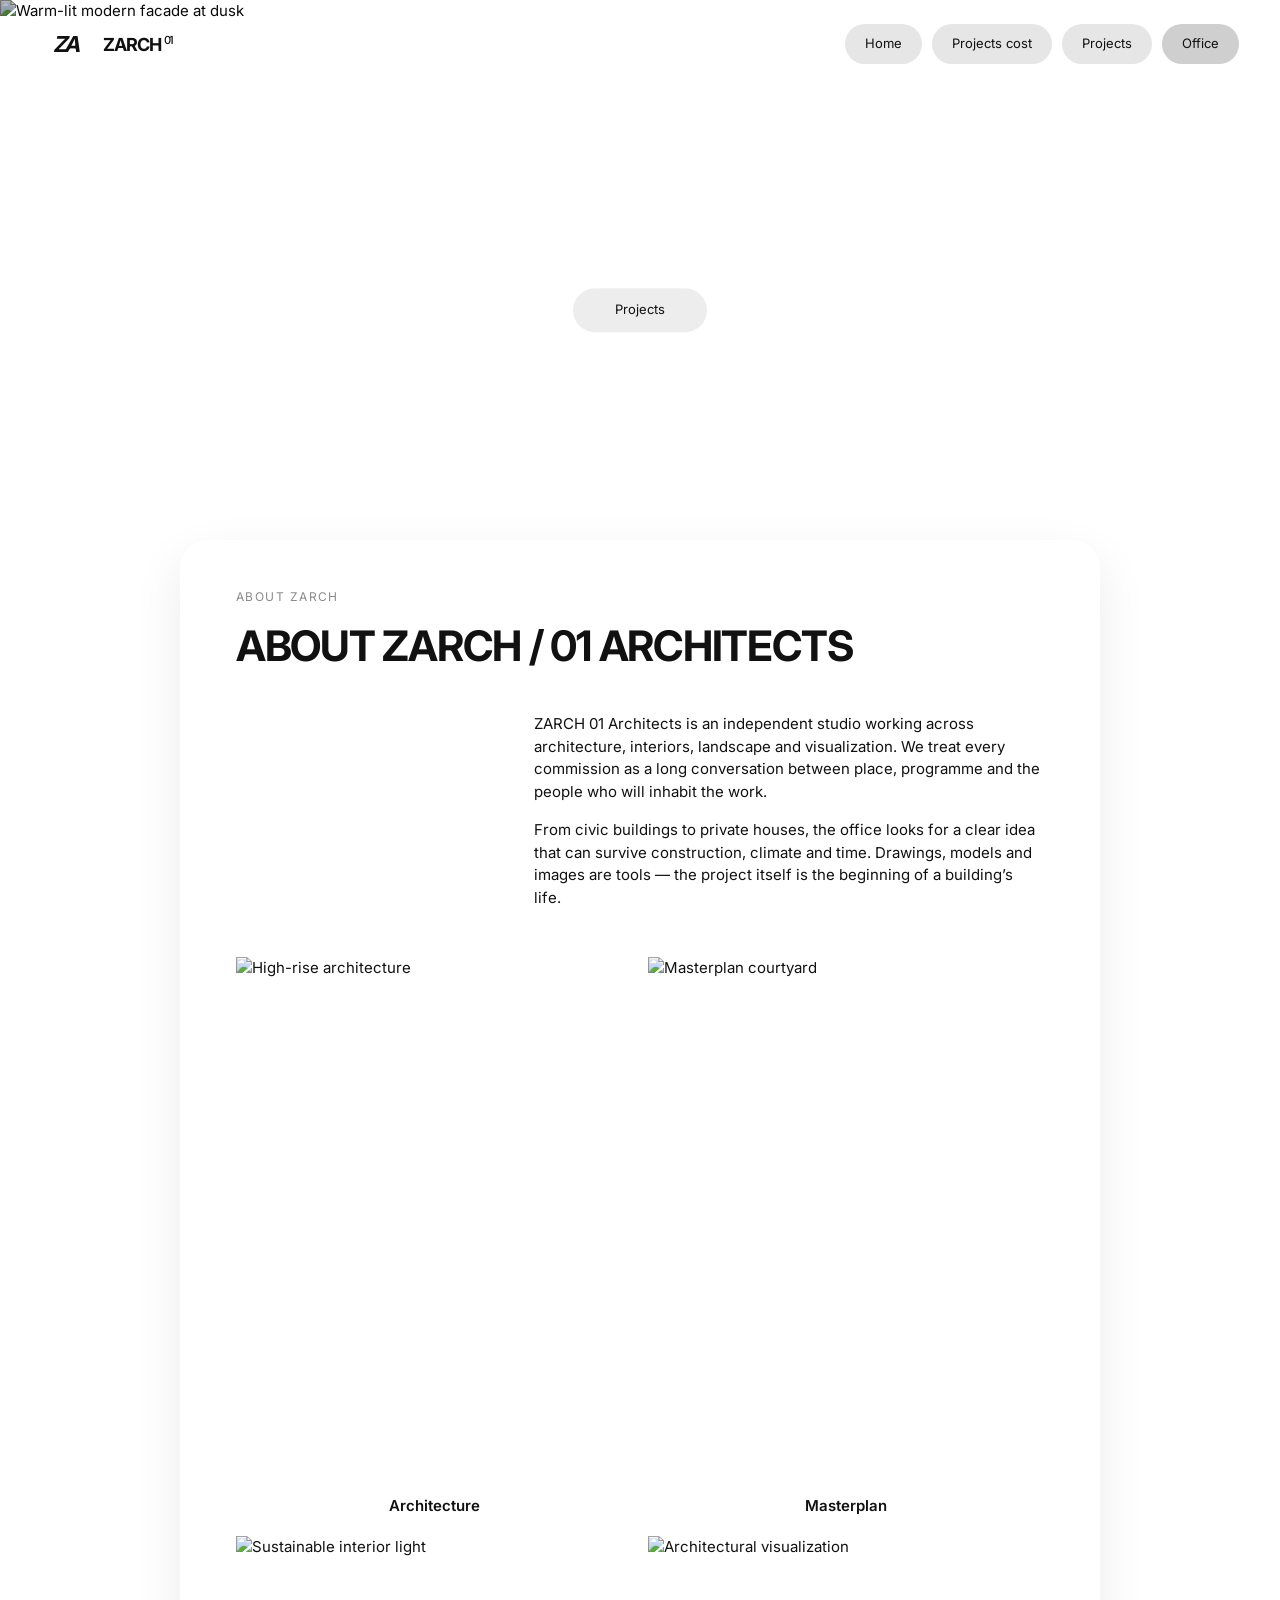
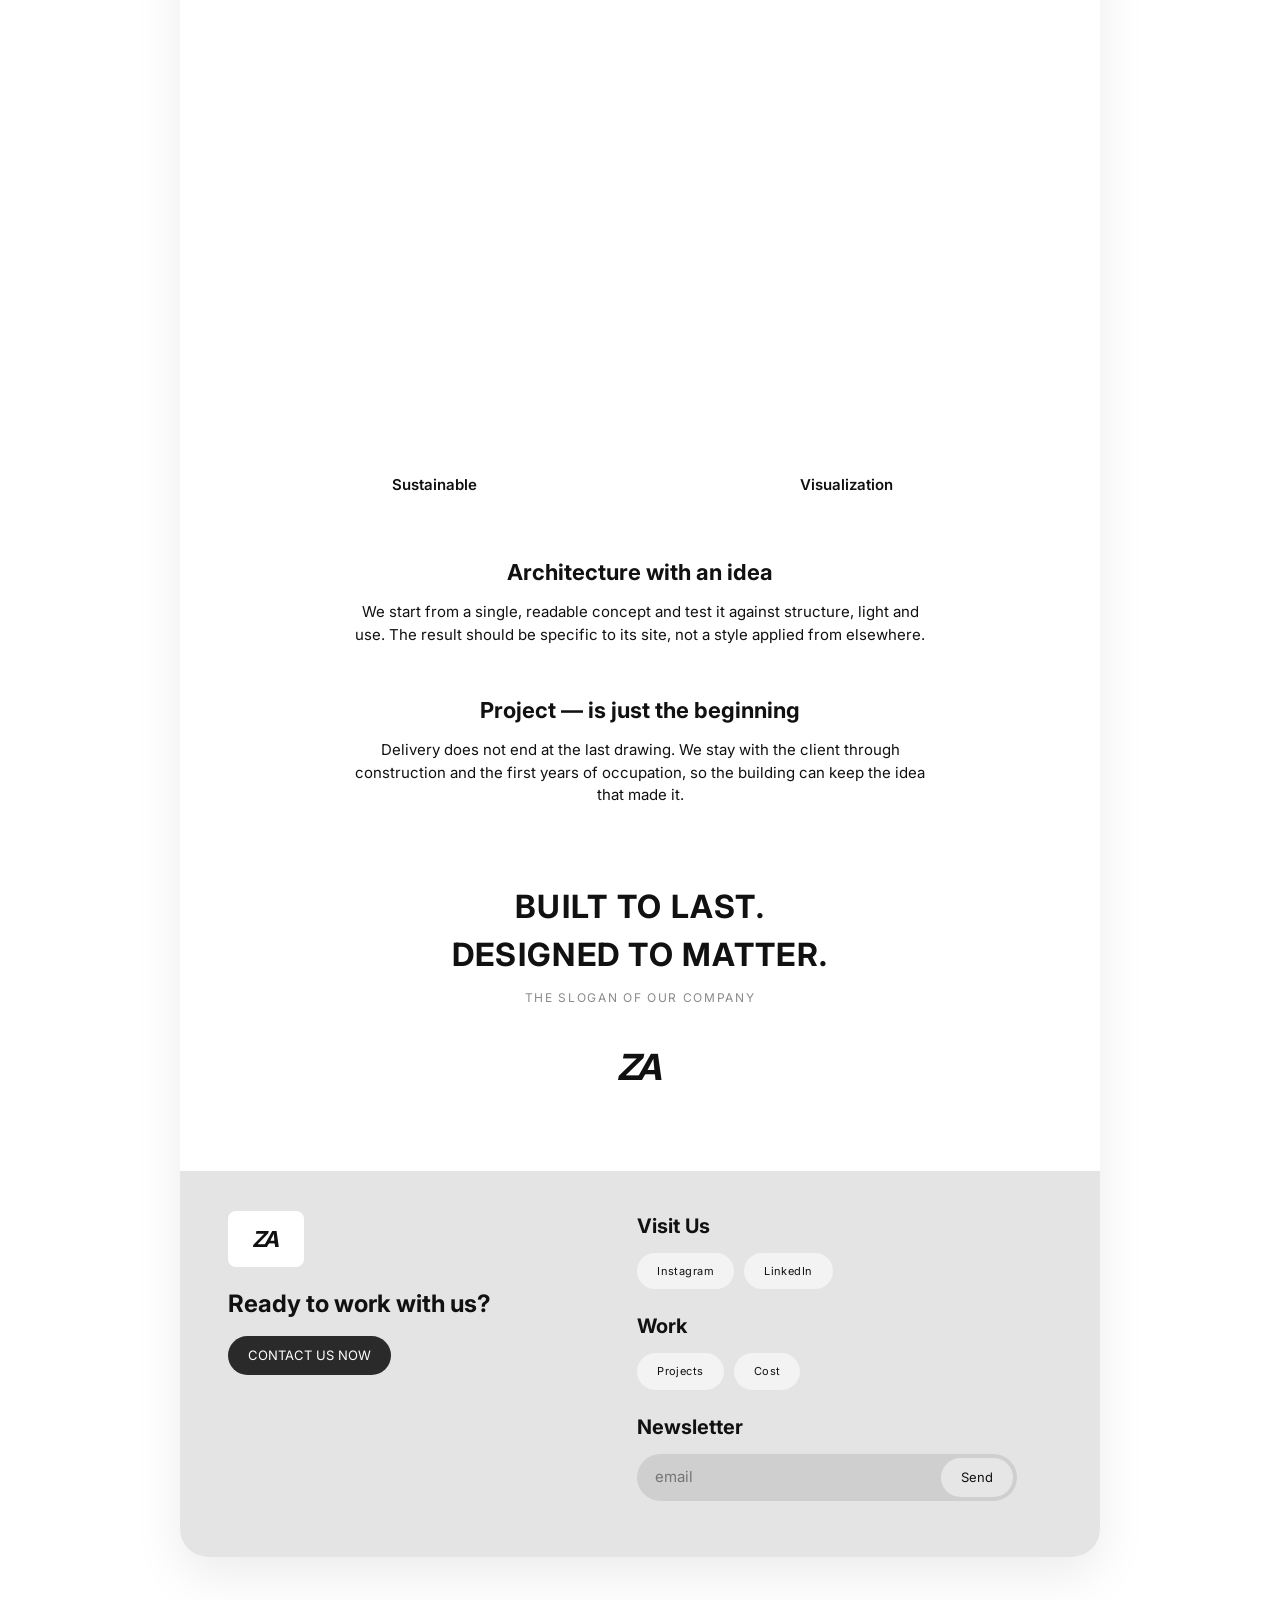
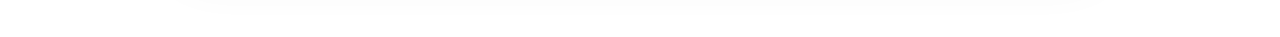
==== about.html @ 6bcfbd68 "Version 1 de zarch" ====
<!doctype html>
<html lang="en">
<head>
  <meta charset="UTF-8">
  <meta name="viewport" content="width=device-width, initial-scale=1.0">
  <title>ZARCH — Office</title>
  <link rel="preconnect" href="https://fonts.googleapis.com">
  <link rel="preconnect" href="https://fonts.gstatic.com" crossorigin>
  <link href="https://fonts.googleapis.com/css2?family=Inter:wght@400;500;600;700&display=swap" rel="stylesheet">
  <link rel="stylesheet" href="styles.css">
  <script src="script.js" defer></script>
</head>
<body class="page-about">
  <header class="site-header overlay-header">
    <a class="brand" href="index.html" aria-label="ZARCH home">
      <span class="brand-mark" aria-hidden="true">ZA</span>
      <span class="brand-text">ZARCH<span>01</span></span>
    </a>
    <button class="nav-toggle" type="button" aria-expanded="false" aria-controls="primary-nav">
      <span class="sr-only">Menu</span>
      <span></span><span></span>
    </button>
    <nav class="main-nav" id="primary-nav" aria-label="Primary">
      <a href="index.html">Home</a>
      <a href="cost.html">Projects cost</a>
      <a href="projects.html">Projects</a>
      <a class="is-active" href="about.html">Office</a>
    </nav>
  </header>

  <main>
    <section class="about-hero">
      <img src="https://images.unsplash.com/photo-1486406146926-c627a92ad1ab?auto=format&fit=crop&w=2400&q=80" alt="Warm-lit modern facade at dusk">
      <a class="hero-cta" href="projects.html">Projects</a>
    </section>

    <div class="about-scene">
      <article class="about-sheet">
        <p class="sheet-label">ABOUT ZARCH</p>
        <h1>ABOUT ZARCH / 01 ARCHITECTS</h1>

        <div class="about-intro">
          <div></div>
          <div>
            <p>ZARCH 01 Architects is an independent studio working across architecture, interiors, landscape and visualization. We treat every commission as a long conversation between place, programme and the people who will inhabit the work.</p>
            <p>From civic buildings to private houses, the office looks for a clear idea that can survive construction, climate and time. Drawings, models and images are tools — the project itself is the beginning of a building’s life.</p>
          </div>
        </div>

        <div class="about-fields">
          <figure>
            <img src="https://images.unsplash.com/photo-1545324418-cc1a3fa10c00?auto=format&fit=crop&w=800&q=80" alt="High-rise architecture">
            <figcaption>Architecture</figcaption>
          </figure>
          <figure>
            <img src="https://images.unsplash.com/photo-1497366811353-6870744d04b2?auto=format&fit=crop&w=800&q=80" alt="Masterplan courtyard">
            <figcaption>Masterplan</figcaption>
          </figure>
          <figure>
            <img src="https://images.unsplash.com/photo-1497366754035-f200968a6e72?auto=format&fit=crop&w=800&q=80" alt="Sustainable interior light">
            <figcaption>Sustainable</figcaption>
          </figure>
          <figure>
            <img src="https://images.unsplash.com/photo-1486325212027-8081e485255e?auto=format&fit=crop&w=800&q=80" alt="Architectural visualization">
            <figcaption>Visualization</figcaption>
          </figure>
        </div>

        <section class="about-block">
          <h2>Architecture with an idea</h2>
          <p>We start from a single, readable concept and test it against structure, light and use. The result should be specific to its site, not a style applied from elsewhere.</p>
        </section>

        <section class="about-block" id="team">
          <h2>Project — is just the beginning</h2>
          <p>Delivery does not end at the last drawing. We stay with the client through construction and the first years of occupation, so the building can keep the idea that made it.</p>
        </section>

        <section class="slogan">
          <p class="slogan-line">BUILT TO LAST.<br>DESIGNED TO MATTER.</p>
          <p class="slogan-sub">THE SLOGAN OF OUR COMPANY</p>
          <span class="brand-mark large">ZA</span>
        </section>

        <footer class="sheet-footer" id="contact">
          <div class="footer-cta">
            <a class="brand footer-brand" href="index.html" aria-label="ZARCH">
              <span class="brand-mark" aria-hidden="true">ZA</span>
            </a>
            <h2>Ready to work with us?</h2>
            <button class="btn dark" type="button" data-open-start>CONTACT US NOW</button>
          </div>
          <div class="footer-links compact">
            <div>
              <h3>Visit Us</h3>
              <div class="pills">
                <a href="#">Instagram</a>
                <a href="#">LinkedIn</a>
              </div>
            </div>
            <div>
              <h3>Work</h3>
              <div class="pills">
                <a href="projects.html">Projects</a>
                <a href="cost.html">Cost</a>
              </div>
            </div>
            <div>
              <h3>Newsletter</h3>
              <form class="newsletter">
                <label class="sr-only" for="news-email">Email</label>
                <input id="news-email" type="email" placeholder="email" required>
                <button type="submit">Send</button>
              </form>
            </div>
          </div>
        </footer>
      </article>
    </div>
  </main>

  <div class="modal" id="start-modal" hidden>
    <div class="modal-backdrop" data-close-modal></div>
    <article class="start-card" role="dialog" aria-modal="true" aria-labelledby="start-title">
      <header class="card-top">
        <p><span class="brand-mark tiny">ZA</span> Your dream project start here</p>
        <button class="text-link" type="button" data-close-modal>Close project</button>
      </header>
      <div class="start-grid">
        <div>
          <h2 id="start-title">Answer the questions to have a free architect consultation</h2>
          <p class="offer">Special offer from ZARCH</p>
          <a class="btn" href="cost.html">Let's start the project !</a>
        </div>
        <img src="https://images.unsplash.com/photo-1545324418-cc1a3fa10c00?auto=format&fit=crop&w=1200&q=80" alt="Geometric concrete facade">
      </div>
    </article>
  </div>
</body>
</html>
---- styles.css ----
:root {
  --ink: #111;
  --ink-soft: #444;
  --muted: #8a8a8a;
  --paper: #fff;
  --soft: #f5f5f5;
  --pill: #e6e6e6;
  --pill-hover: #cfcfcf;
  --card: #ececec;
  --footer: #e4e4e4;
  --map: #141618;
  --glow: #7fd4ff;
  --line: #1c1c1c;
  --gutter: clamp(16px, 3.2vw, 48px);
  --max: 1440px;
  --radius: 18px;
  --shadow: 0 18px 50px rgba(0, 0, 0, 0.08);
  --font: "Inter", Helvetica, Arial, sans-serif;
}

*, *::before, *::after { box-sizing: border-box; }
html { scroll-behavior: smooth; }
body {
  margin: 0;
  color: var(--ink);
  background: var(--paper);
  font-family: var(--font);
  font-size: 15px;
  line-height: 1.5;
}
img { max-width: 100%; display: block; }
button, input { font: inherit; color: inherit; }
a { color: inherit; text-decoration: none; }
h1, h2, h3, p, ul, ol, figure { margin: 0; }

.sr-only {
  position: absolute;
  width: 1px;
  height: 1px;
  overflow: hidden;
  clip: rect(0, 0, 0, 0);
}

.wrap {
  width: min(100% - var(--gutter) * 2, var(--max));
  margin-inline: auto;
}

.brand { display: inline-flex; align-items: center; gap: 10px; }
.brand-mark {
  display: inline-grid;
  place-items: center;
  min-width: 52px;
  height: 40px;
  padding: 0 8px;
  background: var(--paper);
  font-weight: 700;
  letter-spacing: -0.12em;
  font-size: 22px;
  transform: skewX(-12deg);
}
.brand-text { font-weight: 700; letter-spacing: -0.06em; font-size: 18px; }
.brand-text span { font-size: 0.62em; margin-left: 3px; font-weight: 500; vertical-align: super; }
.brand-mark.tiny { min-width: 34px; height: 26px; font-size: 13px; }
.brand-mark.large { min-width: 88px; height: 64px; font-size: 36px; margin: 28px auto 0; }

.site-header {
  display: flex;
  align-items: center;
  justify-content: space-between;
  gap: 16px;
  min-height: 88px;
  padding: 16px var(--gutter);
  position: relative;
  z-index: 30;
  background: var(--paper);
}
.page-about { position: relative; }
.overlay-header {
  position: absolute;
  inset: 0 0 auto;
  background: transparent;
}

.main-nav {
  display: flex;
  flex-wrap: wrap;
  justify-content: flex-end;
  gap: 10px;
}
.main-nav a,
.btn,
.pills a,
.newsletter button,
.wide-btn,
.hero-cta {
  display: inline-flex;
  align-items: center;
  justify-content: center;
  background: var(--pill);
  border: 0;
  border-radius: 999px;
  padding: 10px 20px;
  font-size: 13px;
  cursor: pointer;
  transition: background 0.2s ease;
}
.main-nav a:hover,
.btn:hover,
.pills a:hover,
.newsletter button:hover,
.wide-btn:hover,
.hero-cta:hover { background: var(--pill-hover); }
.main-nav .is-active { background: var(--pill-hover); }
.btn.dark { background: #2a2a2a; color: #fff; }
.btn.dark:hover { background: #111; }

.nav-toggle {
  display: none;
  width: 44px;
  height: 44px;
  border: 0;
  background: var(--pill);
  border-radius: 12px;
  position: relative;
}
.nav-toggle span {
  position: absolute;
  left: 12px;
  right: 12px;
  height: 2px;
  background: var(--ink);
}
.nav-toggle span:first-of-type { top: 16px; }
.nav-toggle span:last-of-type { bottom: 16px; }

.hero {
  margin: 0 var(--gutter);
  height: min(58vw, 680px);
  overflow: hidden;
}
.hero img {
  width: 100%;
  height: 100%;
  object-fit: cover;
  filter: saturate(0.78) contrast(1.08) brightness(0.82);
}

.featured { padding: 72px 0 48px; }
.section-heading {
  display: flex;
  justify-content: space-between;
  align-items: flex-end;
  margin-bottom: 22px;
}
.section-heading h1,
.fields h2 { font-size: 28px; font-weight: 700; }
.section-heading a,
.center-link { font-size: 14px; }
.center-link { display: block; width: max-content; margin: 28px auto 0; }

.mosaic-7 {
  display: grid;
  grid-template-columns: 1fr 1.55fr 1.15fr;
  grid-template-rows: 210px 250px 210px;
  gap: 14px;
}
.mosaic-7 .tile:nth-child(1) { grid-column: 1; grid-row: 1 / 3; }
.mosaic-7 .tile:nth-child(2) { grid-column: 2; grid-row: 1; }
.mosaic-7 .tile:nth-child(3) { grid-column: 3; grid-row: 1 / 3; }
.mosaic-7 .tile:nth-child(4) { grid-column: 1; grid-row: 3; }
.mosaic-7 .tile:nth-child(5) { grid-column: 2; grid-row: 2; }
.mosaic-7 .tile:nth-child(6) { grid-column: 2; grid-row: 3; }
.mosaic-7 .tile:nth-child(7) { grid-column: 3; grid-row: 3; }

.tile {
  position: relative;
  display: block;
  width: 100%;
  height: 100%;
  overflow: hidden;
  border: 0;
  padding: 0;
  border-radius: var(--radius);
  background: #ddd;
  cursor: pointer;
  min-height: 0;
  color: inherit;
  text-align: left;
}
.tile img {
  width: 100%;
  height: 100%;
  object-fit: cover;
  transition: transform 0.55s ease;
}
.tile:hover img { transform: scale(1.05); }
.tile span {
  position: absolute;
  left: 14px;
  bottom: 14px;
  color: #fff;
  background: rgba(40, 40, 40, 0.55);
  border-radius: 999px;
  padding: 10px 18px;
  font-size: 12px;
}
.tile.is-hidden { display: none; }

.statement {
  display: grid;
  grid-template-columns: 1fr 1fr;
  gap: min(12vw, 180px);
  padding: 56px 0;
  border-top: 1px solid var(--line);
  border-bottom: 1px solid var(--line);
  margin-top: 20px;
}
.statement h2 { font-size: 28px; line-height: 1.05; font-weight: 700; }
.statement h2 span { font-weight: 500; }
.statement p { max-width: 420px; font-size: 18px; line-height: 1.35; justify-self: end; }

.fields { padding: 64px 0 80px; }
.fields h2 { font-weight: 600; margin-bottom: 28px; }
.field-grid { display: grid; grid-template-columns: repeat(4, 1fr); gap: 14px; }
.field-grid img {
  width: 100%;
  aspect-ratio: 3 / 4;
  object-fit: cover;
  border-radius: 8px;
  margin-bottom: 10px;
}
.field-grid span { font-size: 14px; }

.world-map {
  position: relative;
  min-height: 520px;
  background: var(--map);
  overflow: hidden;
}
.map-canvas {
  position: absolute;
  inset: 0;
  background:
    radial-gradient(circle at 20% 40%, rgba(127, 212, 255, 0.08), transparent 18%),
    url("https://upload.wikimedia.org/wikipedia/commons/8/80/World_map_-_low_resolution.svg") center / 115% no-repeat;
  filter: invert(1) brightness(0.55) contrast(1.2);
  opacity: 0.55;
}
.map-label {
  position: relative;
  z-index: 1;
  padding: 32px var(--gutter);
  color: #0b0c0c;
  font-size: 22px;
  font-weight: 700;
  line-height: 1.05;
}
.cities { list-style: none; padding: 0; margin: 0; }
.city {
  position: absolute;
  z-index: 1;
  color: var(--glow);
  font-size: 13px;
  font-weight: 600;
  letter-spacing: 0.04em;
  display: flex;
  align-items: center;
  gap: 8px;
  text-shadow: 0 0 12px rgba(127, 212, 255, 0.8);
}
.city::before {
  content: "";
  width: 9px;
  height: 9px;
  border-radius: 50%;
  background: var(--glow);
  box-shadow: 0 0 0 0 rgba(127, 212, 255, 0.7);
  animation: pulse 2.2s ease-out infinite;
}
@keyframes pulse {
  70% { box-shadow: 0 0 0 12px rgba(127, 212, 255, 0); }
  100% { box-shadow: 0 0 0 0 rgba(127, 212, 255, 0); }
}
.city-ny { left: 16%; top: 38%; }
.city-paris { left: 46%; top: 34%; }
.city-lef { left: 58%; top: 42%; }
.city-dubai { left: 62%; top: 52%; }
.city-kin { left: 48%; top: 68%; }
.city-lubu { left: 54%; top: 78%; }

.site-footer {
  display: grid;
  grid-template-columns: 1.15fr 1fr;
  gap: clamp(32px, 8vw, 120px);
  background: var(--footer);
  padding: 48px var(--gutter) 80px;
}
.footer-light { background: var(--paper); }
.footer-brand { background: var(--paper); padding: 8px 12px; border-radius: 8px; }
.footer-cta h2 { margin: 36px 0 48px 8%; font-size: 32px; line-height: 1.05; }
.footer-cta h2 span { font-weight: 500; }
.footer-actions { display: flex; flex-wrap: wrap; gap: 14px; margin-left: 8%; }
.footer-actions .btn:last-child,
.footer-actions button { padding-inline: 28px; }
.footer-links { display: grid; gap: 22px; }
.footer-links h3 { font-size: 20px; margin-bottom: 12px; }
.pills { display: flex; flex-wrap: wrap; gap: 10px; }
.pills a { background: #f3f3f3; font-size: 11px; letter-spacing: 0.04em; }
.newsletter {
  display: flex;
  max-width: 380px;
  background: #cfcfcf;
  border-radius: 999px;
  overflow: hidden;
  padding: 4px;
}
.newsletter input {
  flex: 1;
  min-width: 0;
  border: 0;
  background: transparent;
  padding: 8px 14px;
  outline: 0;
}

.project-browser { padding: 12px 0 40px; }
.filters { display: flex; flex-wrap: wrap; gap: 22px; margin: 8px 0 56px; }
.filter {
  background: none;
  border: 0;
  padding: 0;
  cursor: pointer;
  color: var(--muted);
  font-size: 15px;
}
.filter.is-active { color: var(--ink); font-weight: 700; }
.page-projects .mosaic-7 { min-height: 680px; }

.cost-page { padding: 20px 0 80px; }
.split {
  display: grid;
  grid-template-columns: 0.95fr 1.15fr;
  gap: clamp(24px, 6vw, 80px);
  padding: 48px 0;
}
.hero-copy h1,
.split h2,
.assessment h2 {
  font-size: clamp(22px, 2.4vw, 34px);
  line-height: 1.08;
  font-weight: 700;
  text-transform: uppercase;
}
.kicker, .sub { font-weight: 700; letter-spacing: 0.04em; }
.sub { margin-top: 18px; }
.lede, .hero-copy p, .split p, .assessment p {
  color: var(--ink-soft);
  font-size: 14px;
  line-height: 1.65;
}
.hero-copy p + p, .assessment p + p { margin-top: 14px; }
.hero-copy h2 { text-transform: none; font-size: 28px; margin-bottom: 18px; }
.wide-btn {
  width: 100%;
  margin-top: 28px;
  min-height: 52px;
  border-radius: 14px;
  font-size: 12px;
  letter-spacing: 0.08em;
}
.accordion { display: grid; gap: 12px; margin-bottom: 22px; }
.accordion button {
  text-align: left;
  background: none;
  border: 0;
  padding: 0;
  cursor: pointer;
  font-weight: 600;
}
.accordion button[aria-expanded="true"] { font-weight: 700; }
.stage-strip {
  display: grid;
  grid-template-columns: repeat(4, 1fr) minmax(160px, 0.9fr);
  gap: 8px;
  align-items: stretch;
  padding: 8px 0 32px;
}
.stage-box {
  min-height: 92px;
  background: var(--pill);
  border-radius: 6px;
  display: grid;
  place-items: center;
}
.strip-cta { margin-top: 0; min-height: 92px; border-radius: 6px; font-size: 11px; }
.note { text-align: right; font-size: 13px; color: var(--muted); margin-bottom: 18px; }
.brief-list { list-style: none; padding: 0; display: grid; gap: 28px; }
.brief-list li { display: grid; grid-template-columns: 54px 28px 1fr; gap: 14px; align-items: start; }
.thumb { width: 54px; height: 54px; background: var(--pill); border-radius: 4px; }
.num { font-size: 28px; font-weight: 700; line-height: 1; }
.stack-btns { display: grid; gap: 48px; align-content: center; }
.stack-btns .wide-btn { margin-top: 0; }
.assessment h2 { font-size: clamp(18px, 1.8vw, 26px); }

.about-hero { position: relative; height: min(72vw, 620px); }
.about-hero img {
  width: 100%;
  height: 100%;
  object-fit: cover;
  filter: saturate(0.85) contrast(1.05) brightness(0.72);
}
.hero-cta {
  position: absolute;
  left: 50%;
  top: 50%;
  transform: translate(-50%, -50%);
  background: rgba(230, 230, 230, 0.72);
  padding: 12px 42px;
}
.about-scene {
  background:
    linear-gradient(rgba(255,255,255,.08), rgba(255,255,255,.08)),
    url("https://images.unsplash.com/photo-1555854877-bab0e564b8d5?auto=format&fit=crop&w=2000&q=70") center / cover fixed;
  padding: 0 0 80px;
}
.about-sheet {
  width: min(920px, calc(100% - 32px));
  margin: -80px auto 0;
  background: var(--paper);
  border-radius: 28px;
  overflow: hidden;
  box-shadow: var(--shadow);
  position: relative;
  z-index: 2;
}
.sheet-label { padding: 48px 56px 8px; color: var(--muted); font-size: 12px; letter-spacing: 0.12em; }
.about-sheet > h1 { padding: 0 56px; font-size: clamp(28px, 4vw, 42px); letter-spacing: -0.03em; }
.about-intro { display: grid; grid-template-columns: 0.7fr 1.3fr; gap: 24px; padding: 36px 56px 48px; }
.about-intro p + p { margin-top: 16px; }
.about-fields { display: grid; grid-template-columns: 1fr 1fr; gap: 18px 16px; padding: 0 56px 48px; }
.about-fields img { width: 100%; aspect-ratio: 3 / 4; object-fit: cover; }
.about-fields figcaption { text-align: center; margin-top: 10px; font-weight: 600; }
.about-block { text-align: center; padding: 12px 18% 36px; }
.about-block h2 { font-size: 22px; margin-bottom: 12px; }
.slogan { text-align: center; padding: 40px 24px 72px; }
.slogan-line { font-size: clamp(22px, 3vw, 32px); font-weight: 700; letter-spacing: 0.04em; }
.slogan-sub { margin-top: 10px; font-size: 12px; letter-spacing: 0.14em; color: var(--muted); }
.sheet-footer {
  display: grid;
  grid-template-columns: 1fr 1.1fr;
  gap: 32px;
  background: var(--footer);
  padding: 40px 48px 56px;
}
.sheet-footer .footer-cta h2 { margin: 24px 0 20px; font-size: 24px; }
.sheet-footer .footer-cta,
.sheet-footer .footer-actions { margin-left: 0; }

.modal[hidden] { display: none !important; }
.modal {
  position: fixed;
  inset: 0;
  z-index: 40;
  display: grid;
  place-items: center;
  padding: 24px var(--gutter);
}
.modal-backdrop {
  position: absolute;
  inset: 0;
  background: rgba(245, 245, 245, 0.72);
}
.start-card,
.project-card-detail {
  position: relative;
  width: min(1100px, 100%);
  background: var(--card);
  border-radius: 28px;
  box-shadow: var(--shadow);
  padding: 28px 32px 36px;
}
.card-top {
  display: flex;
  justify-content: space-between;
  gap: 16px;
  align-items: center;
  margin-bottom: 28px;
  font-size: 13px;
  color: var(--ink-soft);
}
.card-top p { display: flex; align-items: center; gap: 10px; }
.text-link { background: none; border: 0; cursor: pointer; padding: 0; }
.text-link:hover { text-decoration: underline; }
.start-grid,
.project-detail-grid {
  display: grid;
  grid-template-columns: 0.95fr 1.15fr;
  gap: 28px;
  align-items: start;
}
.start-grid h2,
.project-detail-grid h2 {
  font-size: clamp(28px, 3.4vw, 44px);
  line-height: 1.08;
  letter-spacing: -0.03em;
  text-transform: none;
}
.offer { margin: 18px 0 28px; color: var(--ink-soft); }
.start-grid img,
.project-photos img {
  width: 100%;
  height: 100%;
  max-height: 460px;
  object-fit: cover;
  border-radius: 22px;
}
.meta { list-style: none; padding: 16px 0 20px; color: var(--ink-soft); }
.body { display: grid; gap: 14px; color: var(--ink-soft); }
.read-more {
  display: inline-block;
  margin-top: 28px;
  font-weight: 700;
  letter-spacing: 0.08em;
  font-size: 13px;
}
.project-photos { display: grid; grid-template-columns: 1fr 1fr; gap: 12px; }
.project-photos img { min-height: 420px; }
body.modal-open { overflow: hidden; }

@media (max-width: 1199px) {
  .mosaic-7 {
    grid-template-columns: 1fr 1fr;
    grid-template-rows: repeat(4, 200px);
  }
  .mosaic-7 .tile:nth-child(1) { grid-column: 1; grid-row: 1 / 3; }
  .mosaic-7 .tile:nth-child(2) { grid-column: 2; grid-row: 1; }
  .mosaic-7 .tile:nth-child(3) { grid-column: 2; grid-row: 2 / 4; }
  .mosaic-7 .tile:nth-child(4) { grid-column: 1; grid-row: 3; }
  .mosaic-7 .tile:nth-child(5) { grid-column: 1; grid-row: 4; }
  .mosaic-7 .tile:nth-child(6) { grid-column: 2; grid-row: 4; }
  .mosaic-7 .tile:nth-child(7) { display: none; }
  .field-grid { grid-template-columns: 1fr 1fr; }
  .statement { gap: 40px; }
  .stage-strip { grid-template-columns: repeat(2, 1fr); }
  .strip-cta { grid-column: 1 / -1; min-height: 56px; }
  .about-intro, .sheet-footer, .split { grid-template-columns: 1fr; }
  .note { text-align: left; }
  .about-sheet > h1,
  .sheet-label,
  .about-intro,
  .about-fields { padding-left: 28px; padding-right: 28px; }
  .about-block { padding-inline: 28px; }
}

@media (max-width: 767px) {
  .nav-toggle { display: block; }
  .main-nav {
    display: none;
    position: absolute;
    top: 100%;
    left: var(--gutter);
    right: var(--gutter);
    background: var(--paper);
    border-radius: 16px;
    box-shadow: var(--shadow);
    padding: 12px;
    flex-direction: column;
  }
  .main-nav.is-open { display: flex; }
  .main-nav a { width: 100%; }
  .hero { height: 72vw; margin-inline: 16px; }
  .featured, .fields { padding: 48px 0; }
  .mosaic-7 {
    grid-template-columns: 1fr;
    grid-template-rows: none;
    gap: 12px;
  }
  .mosaic-7 .tile,
  .mosaic-7 .tile:nth-child(n) {
    grid-column: auto;
    grid-row: auto;
    min-height: 240px;
  }
  .mosaic-7 .tile:nth-child(7) { display: block; }
  .statement { grid-template-columns: 1fr; padding: 36px 0; }
  .statement p { justify-self: start; font-size: 16px; }
  .field-grid { grid-template-columns: 1fr 1fr; gap: 10px; }
  .world-map { min-height: 380px; }
  .city { font-size: 10px; }
  .map-label { font-size: 16px; }
  .site-footer,
  .start-grid,
  .project-detail-grid,
  .project-photos,
  .about-fields { grid-template-columns: 1fr; }
  .footer-cta h2,
  .footer-actions { margin-left: 0; }
  .filters { gap: 12px; margin-bottom: 28px; overflow-x: auto; flex-wrap: nowrap; }
  .filter { white-space: nowrap; }
  .brief-list li { grid-template-columns: 44px 20px 1fr; }
  .start-card,
  .project-card-detail { padding: 18px 16px 24px; border-radius: 18px; }
  .project-photos img { min-height: 220px; }
  .about-hero { height: 70vw; }
  .about-sheet { margin-top: -40px; border-radius: 20px; }
}
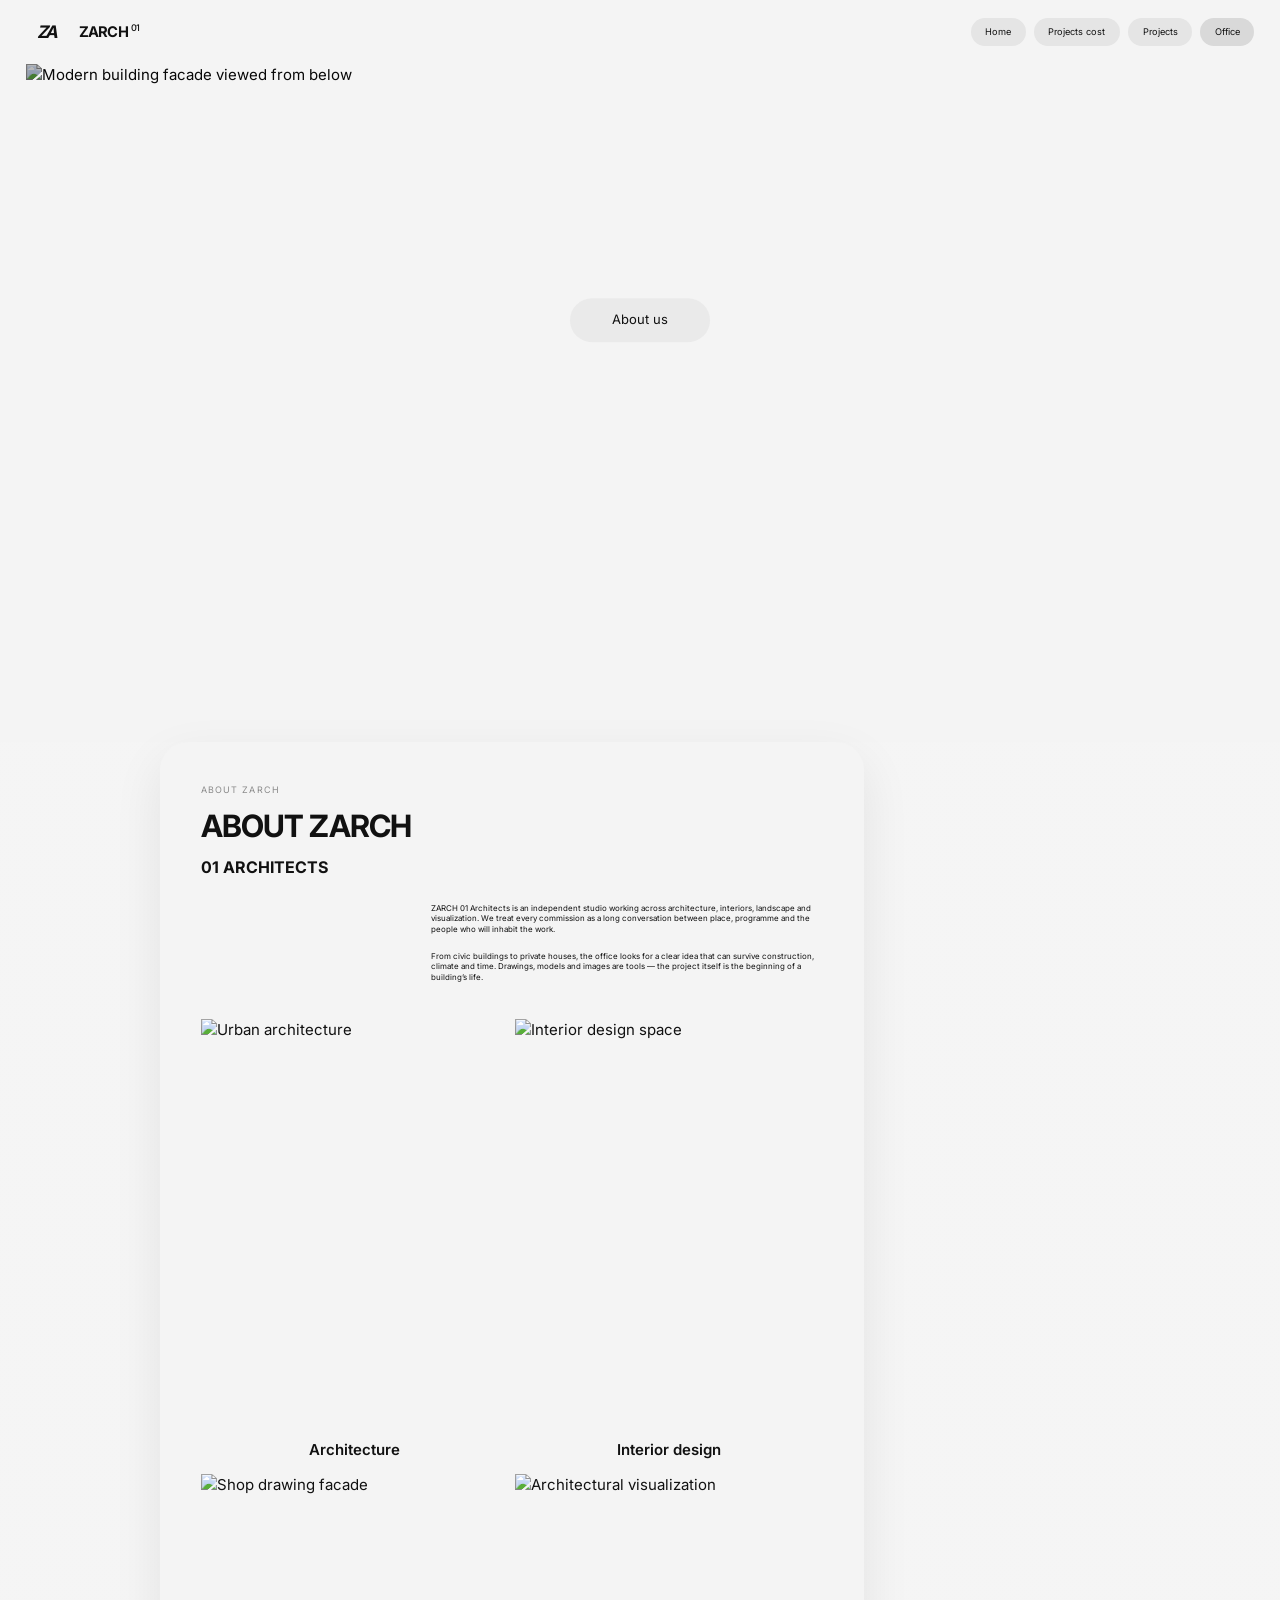
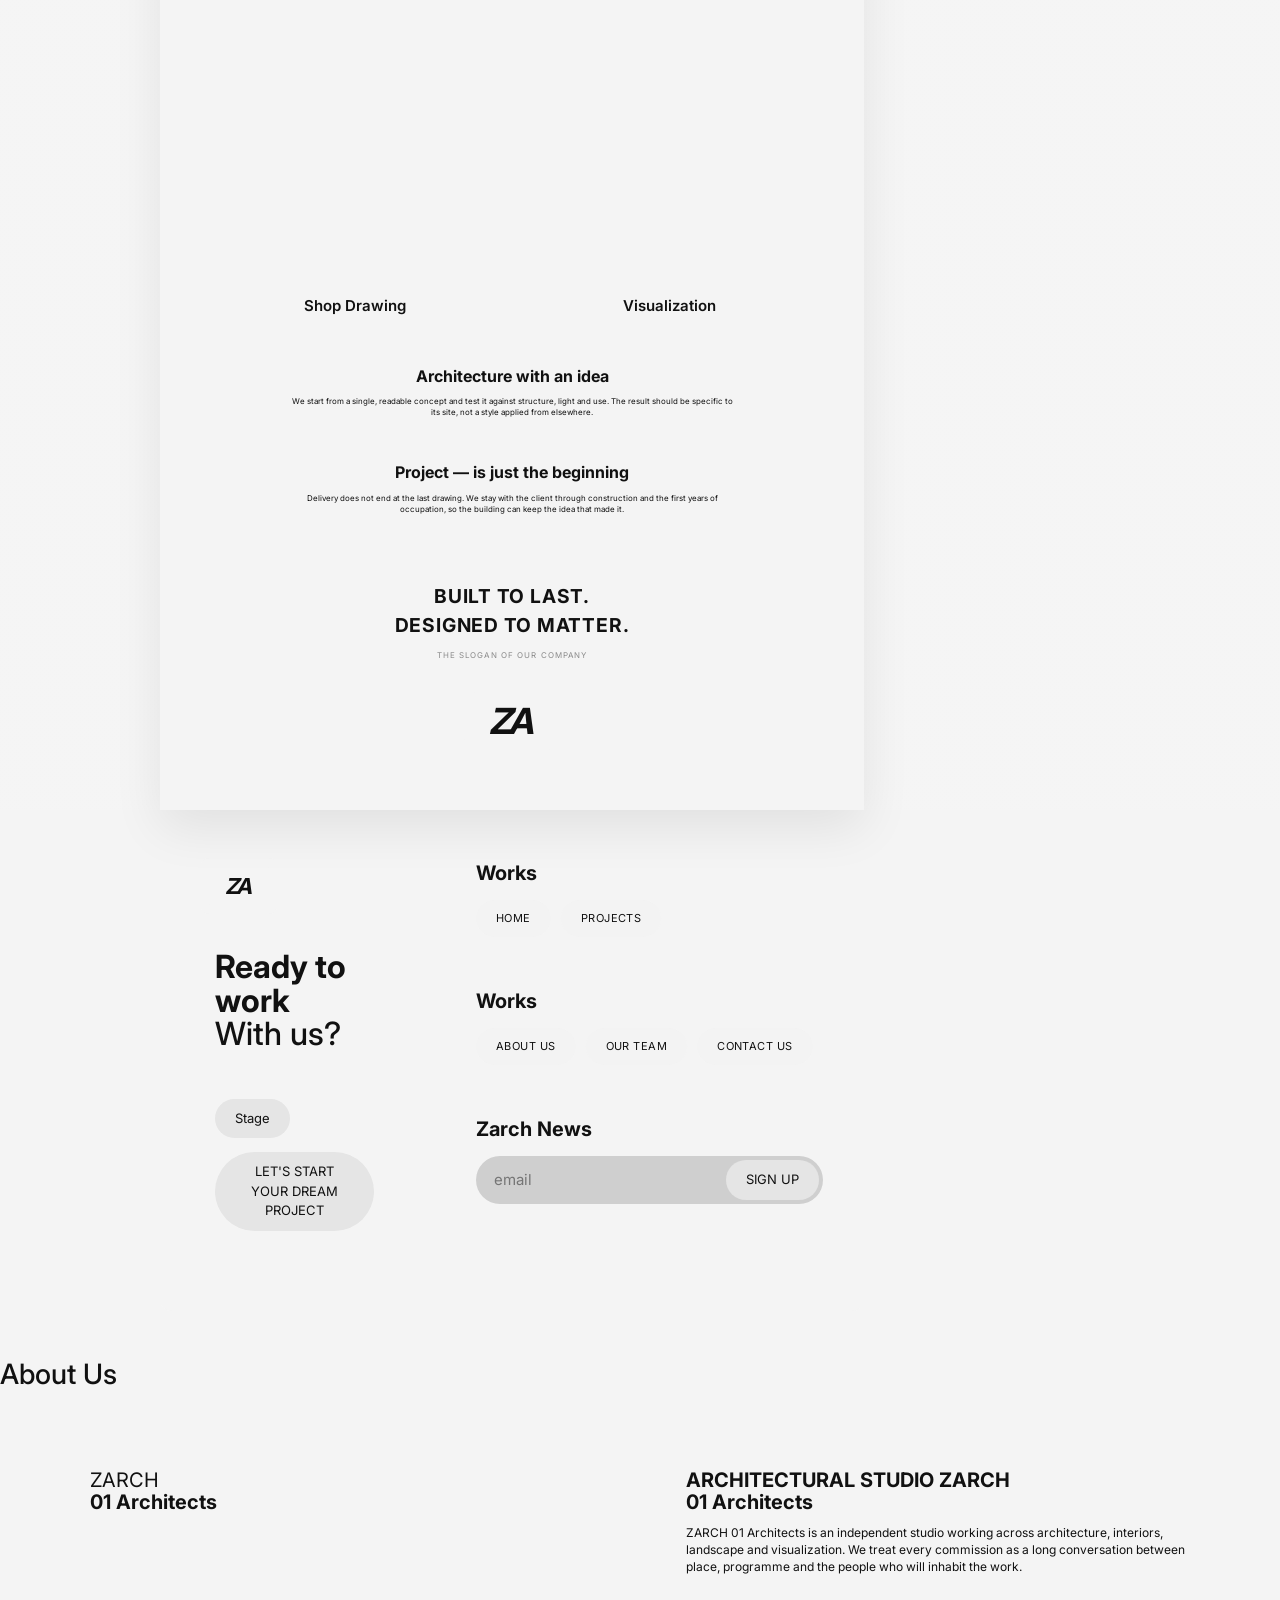
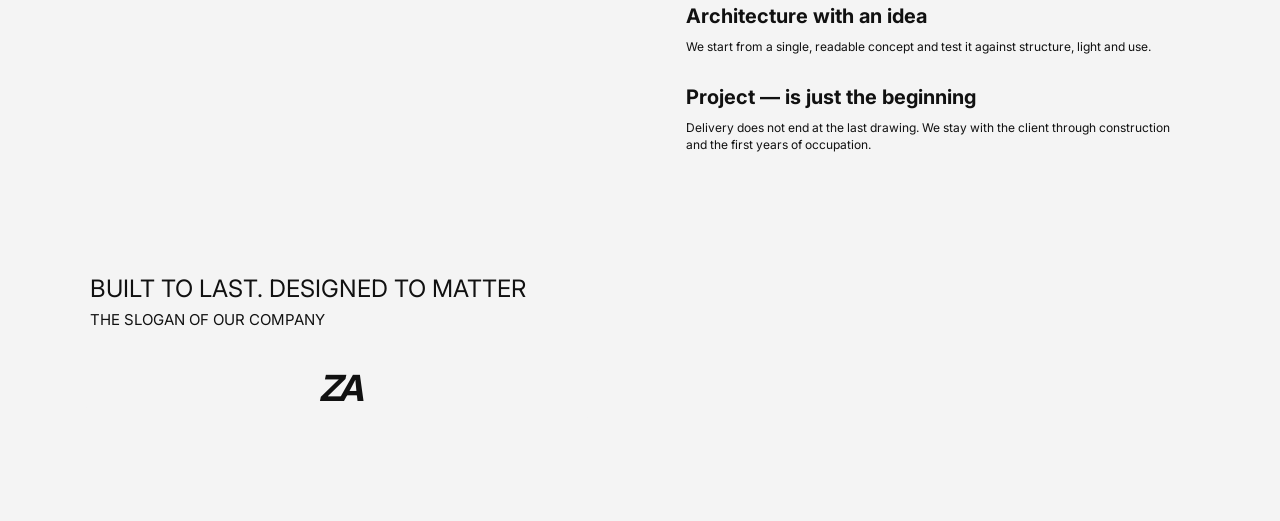
==== commit 28cf01ae: "Mise à jour des interfaces" ====
--- a/about.html
+++ b/about.html
@@ -11,7 +11,7 @@
   <script src="script.js" defer></script>
 </head>
 <body class="page-about">
-  <header class="site-header overlay-header">
+  <header class="site-header">
     <a class="brand" href="index.html" aria-label="ZARCH home">
       <span class="brand-mark" aria-hidden="true">ZA</span>
       <span class="brand-text">ZARCH<span>01</span></span>
@@ -30,14 +30,15 @@
 
   <main>
     <section class="about-hero">
-      <img src="https://images.unsplash.com/photo-1486406146926-c627a92ad1ab?auto=format&fit=crop&w=2400&q=80" alt="Warm-lit modern facade at dusk">
-      <a class="hero-cta" href="projects.html">Projects</a>
+      <img src="https://images.unsplash.com/photo-1487958449943-2429e8be8625?auto=format&fit=crop&w=2400&q=80" alt="Modern building facade viewed from below">
+      <a class="hero-cta" href="projects.html">About us</a>
     </section>
 
     <div class="about-scene">
       <article class="about-sheet">
         <p class="sheet-label">ABOUT ZARCH</p>
-        <h1>ABOUT ZARCH / 01 ARCHITECTS</h1>
+        <h1>ABOUT ZARCH</h1>
+        <h2 class="about-sheet-subtitle">01 ARCHITECTS</h2>
 
         <div class="about-intro">
           <div></div>
@@ -49,19 +50,19 @@
 
         <div class="about-fields">
           <figure>
-            <img src="https://images.unsplash.com/photo-1545324418-cc1a3fa10c00?auto=format&fit=crop&w=800&q=80" alt="High-rise architecture">
+            <img src="https://images.unsplash.com/photo-1449824913935-59a10b8d2000?auto=format&fit=crop&w=800&q=80" alt="Urban architecture">
             <figcaption>Architecture</figcaption>
           </figure>
           <figure>
-            <img src="https://images.unsplash.com/photo-1497366811353-6870744d04b2?auto=format&fit=crop&w=800&q=80" alt="Masterplan courtyard">
-            <figcaption>Masterplan</figcaption>
+            <img src="https://images.unsplash.com/photo-1480714378408-67cf0d13bc1b?auto=format&fit=crop&w=800&q=80" alt="Interior design space">
+            <figcaption>Interior design</figcaption>
           </figure>
           <figure>
-            <img src="https://images.unsplash.com/photo-1497366754035-f200968a6e72?auto=format&fit=crop&w=800&q=80" alt="Sustainable interior light">
-            <figcaption>Sustainable</figcaption>
+            <img src="https://images.unsplash.com/photo-1511818966892-d7d671e672a2?auto=format&fit=crop&w=800&q=80" alt="Shop drawing facade">
+            <figcaption>Shop Drawing</figcaption>
           </figure>
           <figure>
-            <img src="https://images.unsplash.com/photo-1486325212027-8081e485255e?auto=format&fit=crop&w=800&q=80" alt="Architectural visualization">
+            <img src="https://images.unsplash.com/photo-1497366811353-6870744d04b2?auto=format&fit=crop&w=800&q=80" alt="Architectural visualization">
             <figcaption>Visualization</figcaption>
           </figure>
         </div>
@@ -81,43 +82,68 @@
           <p class="slogan-sub">THE SLOGAN OF OUR COMPANY</p>
           <span class="brand-mark large">ZA</span>
         </section>
-
-        <footer class="sheet-footer" id="contact">
-          <div class="footer-cta">
-            <a class="brand footer-brand" href="index.html" aria-label="ZARCH">
-              <span class="brand-mark" aria-hidden="true">ZA</span>
-            </a>
-            <h2>Ready to work with us?</h2>
-            <button class="btn dark" type="button" data-open-start>CONTACT US NOW</button>
-          </div>
-          <div class="footer-links compact">
-            <div>
-              <h3>Visit Us</h3>
-              <div class="pills">
-                <a href="#">Instagram</a>
-                <a href="#">LinkedIn</a>
-              </div>
-            </div>
-            <div>
-              <h3>Work</h3>
-              <div class="pills">
-                <a href="projects.html">Projects</a>
-                <a href="cost.html">Cost</a>
-              </div>
-            </div>
-            <div>
-              <h3>Newsletter</h3>
-              <form class="newsletter">
-                <label class="sr-only" for="news-email">Email</label>
-                <input id="news-email" type="email" placeholder="email" required>
-                <button type="submit">Send</button>
-              </form>
-            </div>
-          </div>
-        </footer>
       </article>
     </div>
+
   </main>
+
+  <footer class="site-footer footer-light" id="contact">
+    <div class="footer-cta">
+      <a class="brand footer-brand" href="index.html" aria-label="ZARCH">
+        <span class="brand-mark" aria-hidden="true">ZA</span>
+      </a>
+      <h2>Ready to work<br><span>With us?</span></h2>
+      <div class="footer-actions">
+        <a class="btn" href="cost.html">Stage</a>
+        <button class="btn" type="button" data-open-start>LET'S START YOUR DREAM PROJECT</button>
+      </div>
+    </div>
+    <div class="footer-links">
+      <div>
+        <h3>Works</h3>
+        <div class="pills">
+          <a href="index.html">HOME</a>
+          <a href="projects.html">PROJECTS</a>
+        </div>
+      </div>
+      <div>
+        <h3>Works</h3>
+        <div class="pills">
+          <a href="about.html">ABOUT US</a>
+          <a href="about.html#team">OUR TEAM</a>
+          <a href="#contact">CONTACT US</a>
+        </div>
+      </div>
+      <div>
+        <h3>Zarch News</h3>
+        <form class="newsletter">
+          <label class="sr-only" for="news-email">Email</label>
+          <input id="news-email" type="email" placeholder="email" required>
+          <button type="submit">SIGN UP</button>
+        </form>
+      </div>
+    </div>
+  </footer>
+
+  <section class="about-lower wrap" aria-labelledby="about-lower-title">
+    <h2 id="about-lower-title">About Us</h2>
+    <div class="about-lower-grid">
+      <div class="about-lower-brand">ZARCH<br><strong>01 Architects</strong></div>
+      <div class="about-lower-copy">
+        <h3>ARCHITECTURAL STUDIO ZARCH<br>01 Architects</h3>
+        <p>ZARCH 01 Architects is an independent studio working across architecture, interiors, landscape and visualization. We treat every commission as a long conversation between place, programme and the people who will inhabit the work.</p>
+        <h3>Architecture with an idea</h3>
+        <p>We start from a single, readable concept and test it against structure, light and use.</p>
+        <h3>Project — is just the beginning</h3>
+        <p>Delivery does not end at the last drawing. We stay with the client through construction and the first years of occupation.</p>
+      </div>
+      <div class="about-lower-slogan">
+        <p>BUILT TO LAST. DESIGNED TO MATTER</p>
+        <span>THE SLOGAN OF OUR COMPANY</span>
+        <span class="brand-mark large">ZA</span>
+      </div>
+    </div>
+  </section>
 
   <div class="modal" id="start-modal" hidden>
     <div class="modal-backdrop" data-close-modal></div>
--- a/styles.css
+++ b/styles.css
@@ -2,12 +2,12 @@
   --ink: #111;
   --ink-soft: #444;
   --muted: #8a8a8a;
-  --paper: #fff;
+  --paper: #f4f4f4;
   --soft: #f5f5f5;
-  --pill: #e6e6e6;
-  --pill-hover: #cfcfcf;
+  --pill: #e5e5e5;
+  --pill-hover: #d9d9d9;
   --card: #ececec;
-  --footer: #e4e4e4;
+  --footer: #e7e7e5;
   --map: #141618;
   --glow: #7fd4ff;
   --line: #1c1c1c;
@@ -70,10 +70,10 @@
   justify-content: space-between;
   gap: 16px;
   min-height: 88px;
-  padding: 16px var(--gutter);
+  padding: 16px max(var(--gutter), calc((100vw - var(--max)) / 2));
   position: relative;
   z-index: 30;
-  background: var(--paper);
+  background: rgba(244, 244, 244, 0.96);
 }
 .page-about { position: relative; }
 .overlay-header {
@@ -204,6 +204,15 @@
   border-radius: 999px;
   padding: 10px 18px;
   font-size: 12px;
+  opacity: 0;
+  transform: translateY(6px);
+  pointer-events: none;
+  transition: opacity 0.2s ease, transform 0.2s ease;
+}
+.tile:hover span,
+.tile:focus-visible span {
+  opacity: 1;
+  transform: translateY(0);
 }
 .tile.is-hidden { display: none; }
 
@@ -338,6 +347,306 @@
 .page-projects .mosaic-7 { min-height: 680px; }
 
 .cost-page { padding: 20px 0 80px; }
+.page-cost .cost-page { padding-top: 18px; }
+.cost-intro,
+.cost-stages,
+.assessment {
+  display: grid;
+  grid-template-columns: 0.9fr 1.1fr;
+  gap: clamp(24px, 6vw, 80px);
+}
+.cost-intro {
+  min-height: 270px;
+  padding: 0 0 38px;
+}
+.cost-intro-heading h1 {
+  font-size: 26px;
+  line-height: 1.05;
+  font-weight: 700;
+}
+.cost-intro-heading h1 span { font-weight: 400; }
+.page-cost .cost-panel {
+  display: block;
+  align-self: start;
+  margin: 78px 0 0;
+  padding: 0 0 18px;
+  border: 0;
+  border-radius: 0;
+  background: transparent;
+}
+.page-cost .cost-panel-copy h2 {
+  max-width: 390px;
+  margin-bottom: 14px;
+  font-size: 25px;
+}
+.page-cost .cost-panel-copy p {
+  max-width: 430px;
+  font-size: 10px;
+  line-height: 1.25;
+}
+.page-cost .cost-panel-copy,
+.page-cost .cost-brief .brief-column:first-child {
+  transition: opacity 0.2s ease, transform 0.2s ease;
+}
+.page-cost .is-changing {
+  opacity: 0.35;
+  transform: translateY(4px);
+}
+.page-cost .cost-panel::after {
+  content: "";
+  display: block;
+  width: 96%;
+  height: 15px;
+  margin-top: 22px;
+  border-radius: 4px;
+  background: var(--pill);
+}
+.cost-stages {
+  min-height: 128px;
+  padding: 0 0 20px;
+}
+.cost-stages .cost-summary-copy h3,
+.cost-stages .cost-summary-copy .kicker { font-size: 19px; }
+.cost-stages .cost-summary-copy .sub { font-size: 12px; }
+.cost-stages .cost-summary-body {
+  align-self: start;
+  padding-top: 22px;
+}
+.cost-stages .accordion { gap: 0; margin-bottom: 8px; }
+.cost-stages .accordion button,
+.cost-stages .cost-summary-body > p {
+  font-size: 9px;
+  line-height: 1.3;
+}
+.page-cost .stage-strip {
+  width: min(560px, 100%);
+  margin: 0 auto 48px;
+  grid-template-columns: repeat(5, minmax(0, 1fr));
+  gap: 3px;
+  padding: 0;
+  align-items: stretch;
+}
+.page-cost .stage-box,
+.page-cost .stage-group {
+  min-height: 38px;
+  border: 0;
+  border-radius: 3px;
+  background: var(--pill);
+}
+.page-cost .stage-logo { display: grid; place-items: center; }
+.page-cost .stage-logo .brand-mark {
+  min-width: 48px;
+  height: 24px;
+  font-size: 15px;
+  background: #fff;
+}
+.page-cost .stage-group {
+  display: flex;
+  align-items: stretch;
+  gap: 2px;
+  overflow: hidden;
+}
+.page-cost .cost-step {
+  flex: 1 1 0;
+  min-height: 38px;
+  border: 0;
+  border-radius: 0;
+  padding: 0;
+  background: transparent;
+  font-size: 12px;
+  font-weight: 500;
+}
+.page-cost .cost-step.is-active { background: rgba(17, 17, 17, 0.12); }
+.page-cost .cost-cta.alt {
+  min-height: 38px;
+  border: 0;
+  border-radius: 0;
+  padding: 0 0 0 4px;
+  background: transparent;
+  justify-content: flex-start;
+  font-size: 9px;
+  white-space: nowrap;
+}
+.page-cost .cost-brief {
+  grid-template-columns: 0.9fr 1.1fr;
+  min-height: 330px;
+  padding: 0 0 30px;
+}
+.page-cost .cost-brief .brief-column:first-child { padding-top: 4px; }
+.page-cost .cost-brief .brief-column h3 { font-size: 20px; }
+.page-cost .cost-brief .brief-column p { font-size: 9px; line-height: 1.35; }
+.page-cost .cost-brief .brief-column .sub { font-size: 16px; }
+.page-cost .cost-brief .note { font-size: 8px; }
+.page-cost .brief-list { gap: 32px; }
+.page-cost .brief-list li { grid-template-columns: 54px 28px 1fr; gap: 14px; }
+.page-cost .brief-list .thumb { width: 34px; height: 34px; }
+.page-cost .brief-list .num { font-size: 17px; }
+.page-cost .brief-list p { font-size: 9px; line-height: 1.35; }
+.page-cost .cost-foot {
+  grid-template-columns: 0.9fr 1.1fr;
+  min-height: 120px;
+  padding: 0 0 50px;
+}
+.page-cost .cost-foot h3 { font-size: 20px; }
+.page-cost .cost-foot p { font-size: 9px; }
+.page-cost .stack-btns { gap: 14px; }
+.page-cost .stack-btns .wide-btn {
+  min-height: 15px;
+  margin: 0;
+  padding: 0;
+  border-radius: 3px;
+  font-size: 8px;
+}
+.page-cost .assessment {
+  min-height: 150px;
+  padding: 0 0 42px;
+}
+.page-cost .assessment h2 { font-size: 19px; }
+.page-cost .assessment p { font-size: 9px; line-height: 1.3; }
+.cost-header {
+  display: grid;
+  grid-template-columns: 160px minmax(0, 1fr) 220px;
+  gap: 18px;
+  margin-top: 40px;
+  margin-bottom: 28px;
+  align-items: stretch;
+}
+.cost-brand-wrap,
+.cost-step,
+.cost-cta,
+.cost-panel,
+.status-block {
+  background: rgba(255, 255, 255, 0.15);
+  border: 2px solid var(--line);
+  border-radius: 18px;
+  min-height: 110px;
+}
+.cost-brand-wrap {
+  display: grid;
+  place-items: center;
+  padding: 20px;
+}
+.cost-brand-wrap .brand-mark {
+  min-width: 72px;
+  height: 52px;
+  font-size: 28px;
+}
+.cost-steps {
+  display: grid;
+  grid-template-columns: repeat(4, minmax(0, 1fr));
+  gap: 16px;
+}
+.cost-step,
+.cost-cta {
+  display: inline-flex;
+  align-items: center;
+  justify-content: center;
+  min-height: 110px;
+  padding: 18px 20px;
+  font-size: 26px;
+  font-weight: 700;
+  letter-spacing: -0.04em;
+  cursor: pointer;
+  transition: background 0.2s ease;
+}
+.cost-step:hover,
+.cost-cta:hover { background: var(--pill-hover); }
+.cost-step.is-active,
+.cost-step[aria-pressed="true"] { background: rgba(17, 17, 17, 0.08); }
+.cost-cta {
+  font-size: 12px;
+  letter-spacing: 0.08em;
+  font-weight: 600;
+}
+.cost-panel {
+  display: grid;
+  grid-template-columns: 1fr auto;
+  gap: 24px;
+  align-items: center;
+  padding: 28px 30px;
+  margin-bottom: 34px;
+}
+.cost-panel-copy h2 {
+  font-size: clamp(24px, 2.4vw, 42px);
+  line-height: 1.08;
+  letter-spacing: -0.04em;
+  margin-bottom: 14px;
+}
+.cost-panel-copy p {
+  max-width: 720px;
+  color: var(--ink-soft);
+  font-size: 15px;
+  line-height: 1.7;
+}
+.cost-panel-meta {
+  min-width: 120px;
+  display: flex;
+  flex-direction: column;
+  align-items: center;
+  justify-content: center;
+  gap: 8px;
+  color: var(--muted);
+  font-size: 12px;
+  letter-spacing: 0.14em;
+}
+.cost-panel-meta strong {
+  color: var(--ink);
+  font-size: clamp(30px, 3vw, 50px);
+  letter-spacing: -0.08em;
+}
+.cost-summary,
+.cost-brief,
+.cost-foot {
+  display: grid;
+  grid-template-columns: 0.9fr 1.1fr;
+  gap: clamp(20px, 5vw, 60px);
+  padding: 18px 0 32px;
+}
+.cost-summary-copy h3,
+.cost-foot h3,
+.brief-column h3 {
+  font-size: clamp(20px, 2vw, 30px);
+  line-height: 1.1;
+  text-transform: uppercase;
+  letter-spacing: -0.04em;
+}
+.cost-summary-body { display: grid; gap: 18px; }
+.cost-summary-body p,
+.cost-foot p,
+.brief-column p {
+  color: var(--ink-soft);
+  font-size: 14px;
+  line-height: 1.7;
+}
+.cost-status-grid {
+  display: grid;
+  grid-template-columns: repeat(4, minmax(0, 1fr)) 220px;
+  gap: 16px;
+  align-items: stretch;
+  margin: 18px 0 40px;
+}
+.status-block {
+  display: flex;
+  flex-direction: column;
+  align-items: center;
+  justify-content: center;
+  padding: 16px;
+}
+.status-label {
+  color: var(--muted);
+  font-size: 11px;
+  letter-spacing: 0.12em;
+  text-transform: uppercase;
+}
+.status-number {
+  font-size: 28px;
+  font-weight: 700;
+  letter-spacing: -0.08em;
+}
+.cost-cta.alt { min-height: 110px; font-size: 11px; }
+.cost-brief { padding-top: 20px; }
+.note { text-align: right; font-size: 13px; color: var(--muted); margin-bottom: 18px; }
+.cost-foot { padding-top: 18px; }
 .split {
   display: grid;
   grid-template-columns: 0.95fr 1.15fr;
@@ -404,6 +713,28 @@
 .assessment h2 { font-size: clamp(18px, 1.8vw, 26px); }
 
 .about-hero { position: relative; height: min(72vw, 620px); }
+.page-about .site-header {
+  min-height: 5vw;
+  height: 5vw;
+  padding: 1vw 2%;
+}
+.page-about .site-header .brand-mark {
+  min-width: 3.4vw;
+  height: 2.5vw;
+  padding: 0 0.5vw;
+  font-size: 1.35vw;
+}
+.page-about .site-header .brand-text { font-size: 1.15vw; }
+.page-about .site-header .main-nav { gap: 0.6vw; }
+.page-about .site-header .main-nav a {
+  padding: 0.55vw 1.15vw;
+  font-size: 0.72vw;
+}
+.page-about .about-hero {
+  height: min(40vw, 704px);
+  margin-inline: 2%;
+  border-radius: 8px;
+}
 .about-hero img {
   width: 100%;
   height: 100%;
@@ -422,11 +753,12 @@
   background:
     linear-gradient(rgba(255,255,255,.08), rgba(255,255,255,.08)),
     url("https://images.unsplash.com/photo-1555854877-bab0e564b8d5?auto=format&fit=crop&w=2000&q=70") center / cover fixed;
-  padding: 0 0 80px;
+  margin-top: 3vw;
+  padding: 0;
 }
 .about-sheet {
-  width: min(920px, calc(100% - 32px));
-  margin: -80px auto 0;
+  width: min(55vw, 973px);
+  margin: 13vw 0 0 12.5%;
   background: var(--paper);
   border-radius: 28px;
   overflow: hidden;
@@ -435,16 +767,25 @@
   z-index: 2;
 }
 .sheet-label { padding: 48px 56px 8px; color: var(--muted); font-size: 12px; letter-spacing: 0.12em; }
-.about-sheet > h1 { padding: 0 56px; font-size: clamp(28px, 4vw, 42px); letter-spacing: -0.03em; }
-.about-intro { display: grid; grid-template-columns: 0.7fr 1.3fr; gap: 24px; padding: 36px 56px 48px; }
+.page-about .sheet-label { padding: 3.2vw 3.2vw 0.5vw; font-size: 0.7vw; }
+.about-sheet > h1 { padding: 0 3.2vw; font-size: clamp(20px, 2.4vw, 42px); letter-spacing: -0.03em; }
+.about-sheet-subtitle {
+  padding: 0.8vw 3.2vw 0;
+  font-size: clamp(12px, 1.25vw, 22px);
+  line-height: 1.1;
+}
+.about-intro { display: grid; grid-template-columns: 0.7fr 1.3fr; gap: 1.5vw; padding: 2vw 3.2vw 2.8vw; }
+.page-about .about-intro p,
+.page-about .about-block p,
+.page-about .slogan-sub { font-size: 0.62vw; line-height: 1.35; }
 .about-intro p + p { margin-top: 16px; }
-.about-fields { display: grid; grid-template-columns: 1fr 1fr; gap: 18px 16px; padding: 0 56px 48px; }
+.about-fields { display: grid; grid-template-columns: 1fr 1fr; gap: 1vw 0.5vw; padding: 0 3.2vw 2.8vw; }
 .about-fields img { width: 100%; aspect-ratio: 3 / 4; object-fit: cover; }
 .about-fields figcaption { text-align: center; margin-top: 10px; font-weight: 600; }
-.about-block { text-align: center; padding: 12px 18% 36px; }
-.about-block h2 { font-size: 22px; margin-bottom: 12px; }
-.slogan { text-align: center; padding: 40px 24px 72px; }
-.slogan-line { font-size: clamp(22px, 3vw, 32px); font-weight: 700; letter-spacing: 0.04em; }
+.about-block { text-align: center; padding: 0.8vw 18% 2.5vw; }
+.about-block h2 { font-size: clamp(12px, 1.25vw, 22px); margin-bottom: 0.7vw; }
+.slogan { text-align: center; padding: 2.8vw 1.5vw 4.5vw; }
+.slogan-line { font-size: clamp(13px, 1.5vw, 28px); font-weight: 700; letter-spacing: 0.04em; }
 .slogan-sub { margin-top: 10px; font-size: 12px; letter-spacing: 0.14em; color: var(--muted); }
 .sheet-footer {
   display: grid;
@@ -456,6 +797,42 @@
 .sheet-footer .footer-cta h2 { margin: 24px 0 20px; font-size: 24px; }
 .sheet-footer .footer-cta,
 .sheet-footer .footer-actions { margin-left: 0; }
+.page-about .about-sheet { border-radius: 28px 28px 0 0; }
+.page-about > .site-footer {
+  width: min(55vw, 973px);
+  margin: 0 0 0 12.5%;
+  border-radius: 0 0 12px 12px;
+}
+.about-lower {
+  width: 100%;
+  max-width: none;
+  padding: 42px 0 100px;
+  background: var(--paper);
+}
+.about-lower > h2 {
+  margin-bottom: 74px;
+  font-size: 28px;
+  font-weight: 500;
+}
+.about-lower-grid {
+  display: grid;
+  grid-template-columns: 1fr 1fr;
+  gap: 92px;
+  padding-inline: 7%;
+}
+.about-lower-brand,
+.about-lower-slogan {
+  font-size: 20px;
+  line-height: 1.1;
+}
+.about-lower-brand strong { font-weight: 700; }
+.about-lower-copy { grid-column: 2; }
+.about-lower-copy h3 { font-size: 20px; line-height: 1.1; margin-bottom: 12px; }
+.about-lower-copy p { font-size: 12px; line-height: 1.4; margin-bottom: 30px; }
+.about-lower-slogan { grid-column: 1; grid-row: 2; }
+.about-lower-slogan p { font-size: 24px; margin-bottom: 10px; }
+.about-lower-slogan > span:not(.brand-mark) { display: block; font-size: 15px; }
+.about-lower-slogan .brand-mark { display: grid; }
 
 .modal[hidden] { display: none !important; }
 .modal {
@@ -466,6 +843,7 @@
   place-items: center;
   padding: 24px var(--gutter);
 }
+.project-modal { padding: 0; }
 .modal-backdrop {
   position: absolute;
   inset: 0;
@@ -474,11 +852,21 @@
 .start-card,
 .project-card-detail {
   position: relative;
-  width: min(1100px, 100%);
   background: var(--card);
-  border-radius: 28px;
   box-shadow: var(--shadow);
   padding: 28px 32px 36px;
+  overflow: hidden;
+}
+.start-card {
+  width: min(1100px, 100%);
+  border-radius: 28px;
+}
+.project-card-detail {
+  width: 100vw;
+  height: 100vh;
+  max-width: none;
+  max-height: none;
+  border-radius: 0;
 }
 .card-top {
   display: flex;
@@ -494,11 +882,13 @@
 .text-link:hover { text-decoration: underline; }
 .start-grid,
 .project-detail-grid {
+  height: calc(100% - 68px);
   display: grid;
   grid-template-columns: 0.95fr 1.15fr;
   gap: 28px;
   align-items: start;
 }
+.project-copy { min-height: 0; overflow-y: auto; }
 .start-grid h2,
 .project-detail-grid h2 {
   font-size: clamp(28px, 3.4vw, 44px);
@@ -526,7 +916,29 @@
 }
 .project-photos { display: grid; grid-template-columns: 1fr 1fr; gap: 12px; }
 .project-photos img { min-height: 420px; }
+.project-gallery-wrap { height: 100%; min-width: 0; min-height: 0; }
+.project-gallery {
+  display: flex;
+  gap: 16px;
+  height: 100%;
+  overflow-x: auto;
+  overflow-y: hidden;
+  padding-bottom: 10px;
+  scrollbar-width: thin;
+  scroll-snap-type: x proximity;
+  overscroll-behavior-x: contain;
+  touch-action: pan-x;
+}
+.project-gallery img {
+  flex: 0 0 min(76vw, 760px);
+  width: auto;
+  height: calc(100% - 8px);
+  max-height: none;
+  border-radius: 18px;
+  scroll-snap-align: start;
+}
 body.modal-open { overflow: hidden; }
+body.modal-open .project-modal { isolation: isolate; }
 
 @media (max-width: 1199px) {
   .mosaic-7 {
@@ -542,6 +954,12 @@
   .mosaic-7 .tile:nth-child(7) { display: none; }
   .field-grid { grid-template-columns: 1fr 1fr; }
   .statement { gap: 40px; }
+  .cost-header { grid-template-columns: 140px 1fr 180px; }
+  .cost-summary,
+  .cost-brief,
+  .cost-foot { grid-template-columns: 1fr; }
+  .cost-status-grid { grid-template-columns: repeat(2, minmax(0, 1fr)); }
+  .cost-status-grid .cost-cta { grid-column: 1 / -1; min-height: 56px; }
   .stage-strip { grid-template-columns: repeat(2, 1fr); }
   .strip-cta { grid-column: 1 / -1; min-height: 56px; }
   .about-intro, .sheet-footer, .split { grid-template-columns: 1fr; }
@@ -594,14 +1012,50 @@
   .project-detail-grid,
   .project-photos,
   .about-fields { grid-template-columns: 1fr; }
+  .cost-header,
+  .cost-status-grid { grid-template-columns: 1fr; }
+  .cost-steps { grid-template-columns: repeat(2, minmax(0, 1fr)); }
+  .cost-panel { grid-template-columns: 1fr; }
+  .cost-status-grid .cost-cta { grid-column: auto; }
+  .cost-intro,
+  .cost-stages,
+  .page-cost .cost-brief,
+  .page-cost .cost-foot,
+  .page-cost .assessment { grid-template-columns: 1fr; }
+  .page-cost .cost-panel { margin-top: 44px; }
+  .page-cost .cost-stages .cost-summary-body { padding-top: 0; }
+  .page-cost .stage-strip {
+    width: 100%;
+    grid-template-columns: repeat(5, minmax(0, 1fr));
+    margin-top: 24px;
+  }
+  .page-cost .cost-cta.alt {
+    grid-column: auto;
+    min-height: 30px;
+    justify-content: center;
+    padding: 0;
+    overflow: hidden;
+    font-size: 6px;
+  }
+  .page-cost .cost-brief { min-height: 0; }
+  .page-cost .cost-foot { min-height: 0; }
+  .page-cost .assessment { min-height: 0; }
   .footer-cta h2,
   .footer-actions { margin-left: 0; }
   .filters { gap: 12px; margin-bottom: 28px; overflow-x: auto; flex-wrap: nowrap; }
   .filter { white-space: nowrap; }
   .brief-list li { grid-template-columns: 44px 20px 1fr; }
   .start-card,
-  .project-card-detail { padding: 18px 16px 24px; border-radius: 18px; }
+  .project-card-detail { padding: 18px 16px 24px; }
+  .project-detail-grid { height: calc(100% - 58px); gap: 18px; }
+  .project-gallery img { flex-basis: 82vw; }
   .project-photos img { min-height: 220px; }
   .about-hero { height: 70vw; }
-  .about-sheet { margin-top: -40px; border-radius: 20px; }
-}
+  .page-about .about-hero { margin-inline: 16px; }
+  .page-about .about-sheet { width: calc(100% - 32px); margin: 13vw 0 0 16px; border-radius: 20px 20px 0 0; }
+  .page-about > .site-footer { width: calc(100% - 32px); margin-left: 16px; border-radius: 0 0 12px 12px; }
+  .about-lower { padding: 36px 16px 72px; }
+  .about-lower-grid { grid-template-columns: 1fr; gap: 42px; padding-inline: 0; }
+  .about-lower-copy,
+  .about-lower-slogan { grid-column: auto; grid-row: auto; }
+}
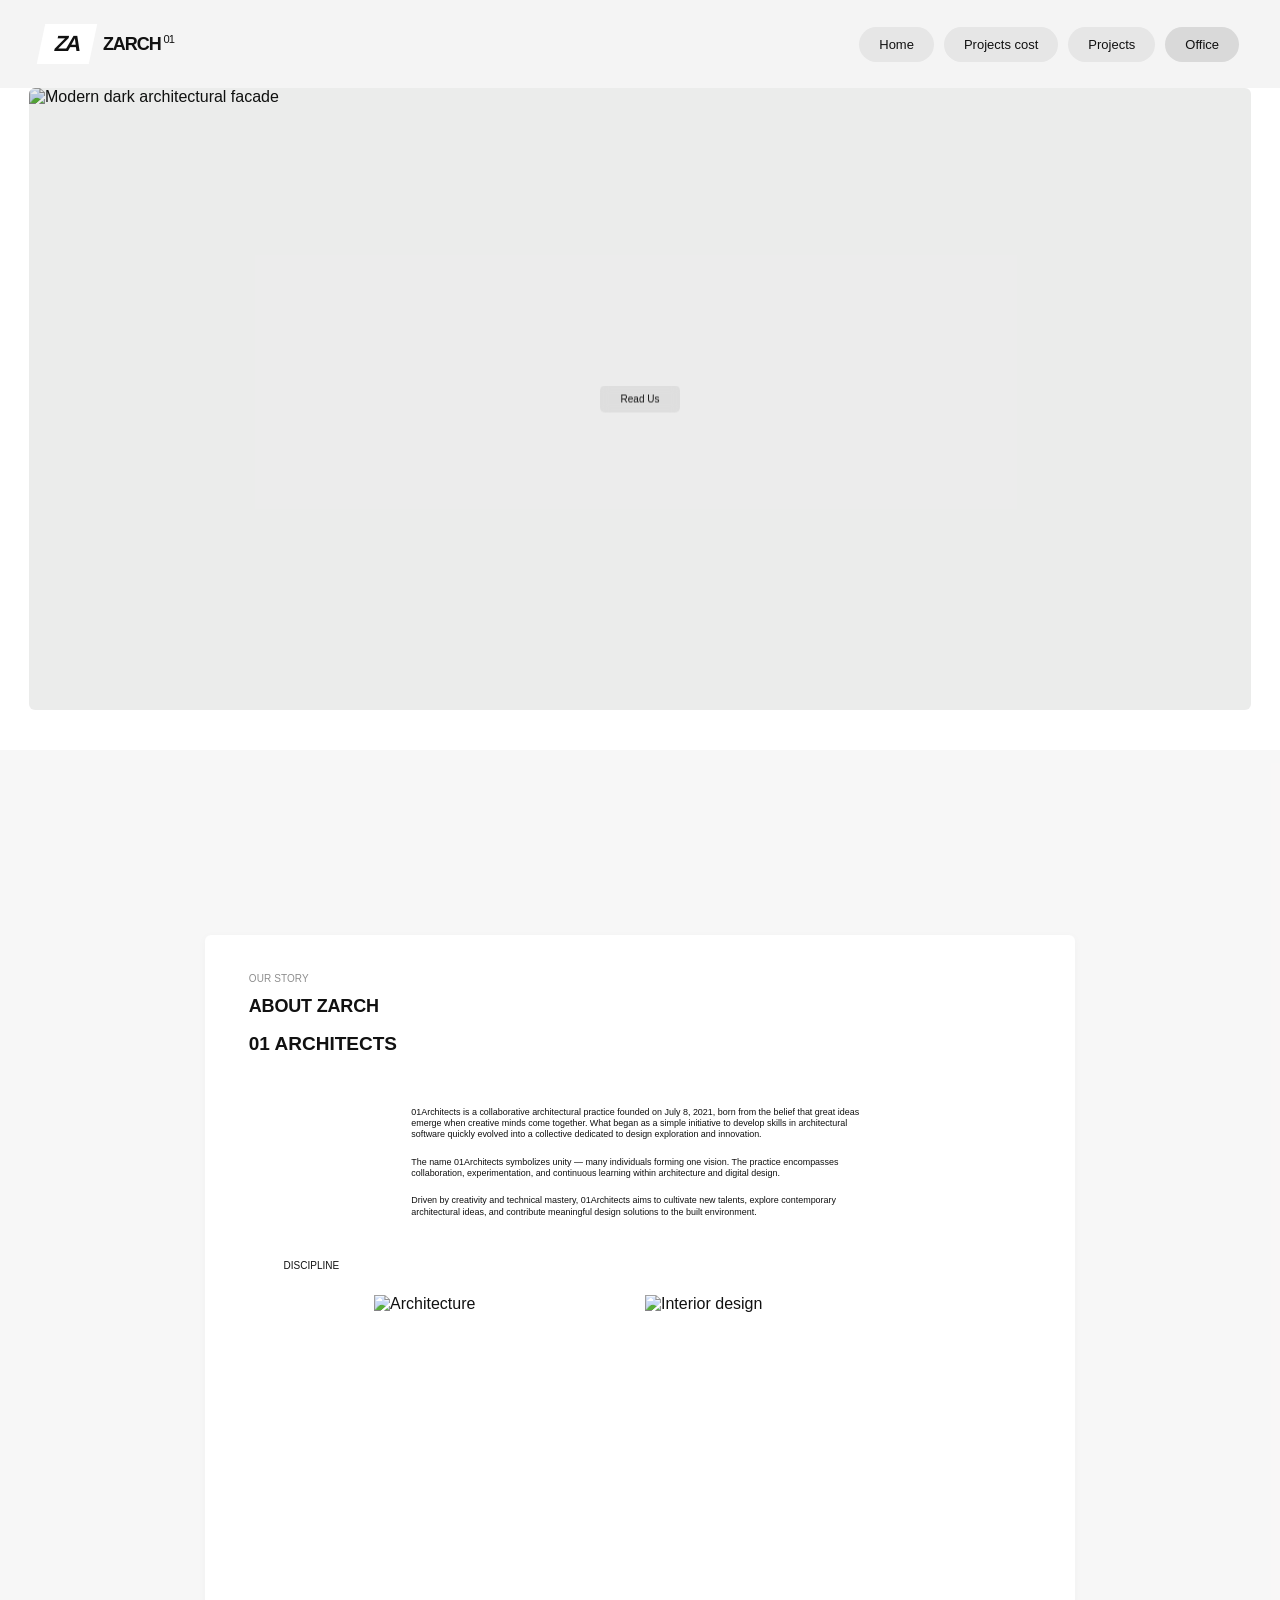
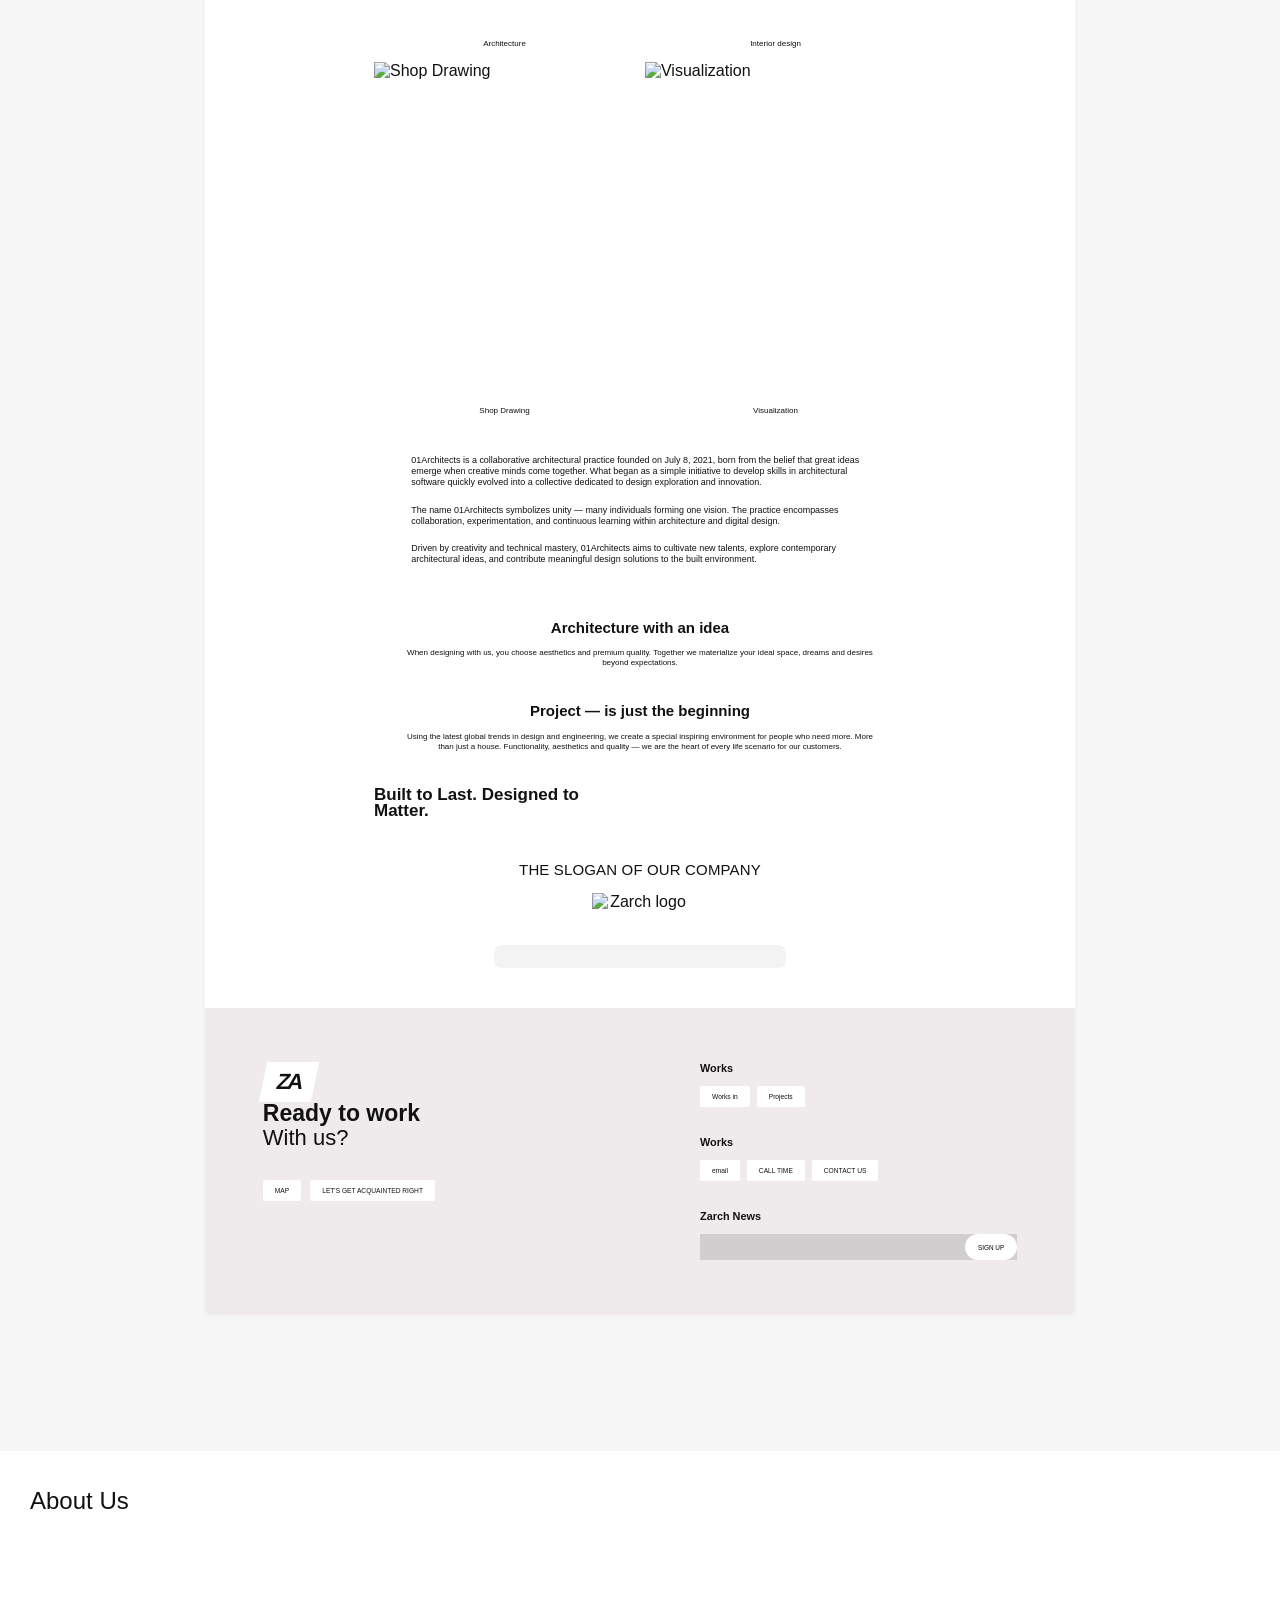
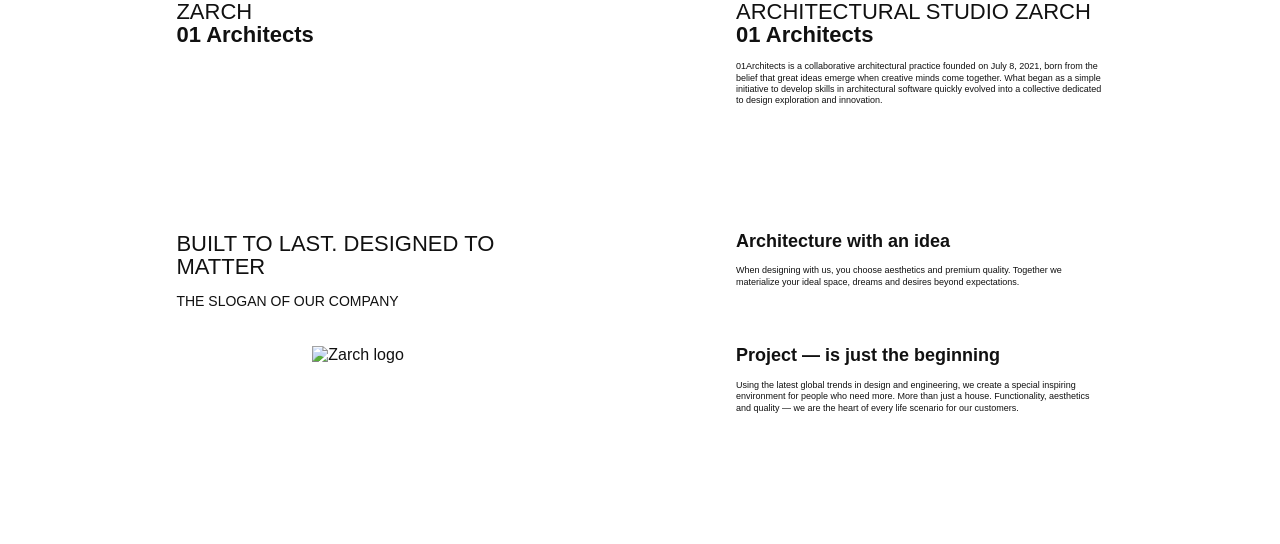
==== commit 58cc2dcc: "Mise à jour du site" ====
--- a/about.html
+++ b/about.html
@@ -1,13 +1,10 @@
-<!doctype html>
+<!DOCTYPE html>
 <html lang="en">
 <head>
-  <meta charset="UTF-8">
-  <meta name="viewport" content="width=device-width, initial-scale=1.0">
-  <title>ZARCH — Office</title>
-  <link rel="preconnect" href="https://fonts.googleapis.com">
-  <link rel="preconnect" href="https://fonts.gstatic.com" crossorigin>
-  <link href="https://fonts.googleapis.com/css2?family=Inter:wght@400;500;600;700&display=swap" rel="stylesheet">
-  <link rel="stylesheet" href="styles.css">
+  <meta charset="UTF-8" />
+  <meta name="viewport" content="width=device-width, initial-scale=1.0" />
+  <title>ZARCH — About</title>
+  <link rel="stylesheet" href="about.css" />
   <script src="script.js" defer></script>
 </head>
 <body class="page-about">
@@ -16,11 +13,13 @@
       <span class="brand-mark" aria-hidden="true">ZA</span>
       <span class="brand-text">ZARCH<span>01</span></span>
     </a>
+
     <button class="nav-toggle" type="button" aria-expanded="false" aria-controls="primary-nav">
       <span class="sr-only">Menu</span>
       <span></span><span></span>
     </button>
-    <nav class="main-nav" id="primary-nav" aria-label="Primary">
+
+    <nav class="main-nav" id="primary-nav" aria-label="Main navigation">
       <a href="index.html">Home</a>
       <a href="cost.html">Projects cost</a>
       <a href="projects.html">Projects</a>
@@ -29,138 +28,170 @@
   </header>
 
   <main>
-    <section class="about-hero">
-      <img src="https://images.unsplash.com/photo-1487958449943-2429e8be8625?auto=format&fit=crop&w=2400&q=80" alt="Modern building facade viewed from below">
-      <a class="hero-cta" href="projects.html">About us</a>
+    <section class="hero" aria-label="Architecture hero image">
+      <img src="https://images.unsplash.com/photo-1511818966892-d7d671e672a2?auto=format&fit=crop&w=1600&q=80" alt="Modern dark architectural facade" />
+      <a class="hero-button" href="#story">Read Us</a>
     </section>
 
-    <div class="about-scene">
-      <article class="about-sheet">
-        <p class="sheet-label">ABOUT ZARCH</p>
-        <h1>ABOUT ZARCH</h1>
-        <h2 class="about-sheet-subtitle">01 ARCHITECTS</h2>
+    <section class="story-stage" id="story">
+      <article class="story-card">
+        <div class="story-card__body">
+          <div class="story-kicker">OUR STORY</div>
+          <h1 class="story-title">ABOUT ZARCH</h1>
+          <h2 class="story-subtitle">01 ARCHITECTS</h2>
 
-        <div class="about-intro">
-          <div></div>
-          <div>
-            <p>ZARCH 01 Architects is an independent studio working across architecture, interiors, landscape and visualization. We treat every commission as a long conversation between place, programme and the people who will inhabit the work.</p>
-            <p>From civic buildings to private houses, the office looks for a clear idea that can survive construction, climate and time. Drawings, models and images are tools — the project itself is the beginning of a building’s life.</p>
+          <div class="story-middle">
+            <div class="story-copy story-copy-top">
+              <p>
+                01Architects is a collaborative architectural practice founded on July 8, 2021, born from the belief that great ideas emerge when creative minds come together. What began as a simple initiative to develop skills in architectural software quickly evolved into a collective dedicated to design exploration and innovation.
+              </p>
+              <p>
+                The name 01Architects symbolizes unity — many individuals forming one vision. The practice encompasses collaboration, experimentation, and continuous learning within architecture and digital design.
+              </p>
+              <p>
+                Driven by creativity and technical mastery, 01Architects aims to cultivate new talents, explore contemporary architectural ideas, and contribute meaningful design solutions to the built environment.
+              </p>
+            </div>
+
+            <div class="discipline-label">DISCIPLINE</div>
+
+            <div class="discipline-grid">
+              <figure>
+                <img src="https://images.unsplash.com/photo-1545324418-cc1a3fa10c00?auto=format&fit=crop&w=900&q=80" alt="Architecture" />
+                <figcaption>Architecture</figcaption>
+              </figure>
+              <figure>
+                <img src="https://images.unsplash.com/photo-1497366754035-f200968a6e72?auto=format&fit=crop&w=900&q=80" alt="Interior design" />
+                <figcaption>Interior design</figcaption>
+              </figure>
+              <figure>
+                <img src="https://images.unsplash.com/photo-1449824913935-59a10b8d2000?auto=format&fit=crop&w=900&q=80" alt="Shop Drawing" />
+                <figcaption>Shop Drawing</figcaption>
+              </figure>
+              <figure>
+                <img src="https://images.unsplash.com/photo-1486325212027-8081e485255e?auto=format&fit=crop&w=900&q=80" alt="Visualization" />
+                <figcaption>Visualization</figcaption>
+              </figure>
+            </div>
+
+            <div class="story-copy story-copy-lower">
+              <p>
+                01Architects is a collaborative architectural practice founded on July 8, 2021, born from the belief that great ideas emerge when creative minds come together. What began as a simple initiative to develop skills in architectural software quickly evolved into a collective dedicated to design exploration and innovation.
+              </p>
+              <p>
+                The name 01Architects symbolizes unity — many individuals forming one vision. The practice encompasses collaboration, experimentation, and continuous learning within architecture and digital design.
+              </p>
+              <p>
+                Driven by creativity and technical mastery, 01Architects aims to cultivate new talents, explore contemporary architectural ideas, and contribute meaningful design solutions to the built environment.
+              </p>
+            </div>
+
+            <section class="manifesto" aria-label="Zarch manifesto">
+              <div class="manifesto-block">
+                <h3>Architecture with an idea</h3>
+                <p>
+                  When designing with us, you choose aesthetics and premium quality. Together we materialize your ideal space, dreams and desires beyond expectations.
+                </p>
+              </div>
+
+              <div class="manifesto-block manifesto-block--centered">
+                <h3>Project — is just the beginning</h3>
+                <p>
+                  Using the latest global trends in design and engineering, we create a special inspiring environment for people who need more. More than just a house. Functionality, aesthetics and quality — we are the heart of every life scenario for our customers.
+                </p>
+              </div>
+            </section>
+
+            <div class="slogan-row">
+              <h3>Built to Last. Designed to<br />Matter.</h3>
+            </div>
+
+            <div class="company-slogan">
+              <p>THE SLOGAN OF OUR COMPANY</p>
+              <img src="https://images.unsplash.com/photo-1487958449943-2429e8be8625?auto=format&fit=crop&w=900&q=80" alt="Zarch logo" />
+              <span aria-hidden="true"></span>
+            </div>
           </div>
         </div>
 
-        <div class="about-fields">
-          <figure>
-            <img src="https://images.unsplash.com/photo-1449824913935-59a10b8d2000?auto=format&fit=crop&w=800&q=80" alt="Urban architecture">
-            <figcaption>Architecture</figcaption>
-          </figure>
-          <figure>
-            <img src="https://images.unsplash.com/photo-1480714378408-67cf0d13bc1b?auto=format&fit=crop&w=800&q=80" alt="Interior design space">
-            <figcaption>Interior design</figcaption>
-          </figure>
-          <figure>
-            <img src="https://images.unsplash.com/photo-1511818966892-d7d671e672a2?auto=format&fit=crop&w=800&q=80" alt="Shop drawing facade">
-            <figcaption>Shop Drawing</figcaption>
-          </figure>
-          <figure>
-            <img src="https://images.unsplash.com/photo-1497366811353-6870744d04b2?auto=format&fit=crop&w=800&q=80" alt="Architectural visualization">
-            <figcaption>Visualization</figcaption>
-          </figure>
+        <footer class="mini-footer">
+          <div class="mini-footer__cta">
+            <span class="brand-mark" aria-hidden="true">ZA</span>
+            <h3>Ready to work</h3>
+            <p>With us?</p>
+            <div class="footer-actions">
+              <a href="#">MAP</a>
+              <a href="#">LET'S GET ACQUAINTED RIGHT</a>
+            </div>
+          </div>
+
+          <div class="mini-footer__links">
+            <div class="link-group">
+              <h4>Works</h4>
+              <div class="pills">
+                <a href="projects.html">Works in</a>
+                <a href="projects.html">Projects</a>
+              </div>
+            </div>
+
+            <div class="link-group">
+              <h4>Works</h4>
+              <div class="pills">
+                <a href="mailto:hello@example.com">email</a>
+                <a href="tel:+1234567890">CALL TIME</a>
+                <a href="index.html#contact">CONTACT US</a>
+              </div>
+            </div>
+
+            <div class="link-group link-group--news">
+              <h4>Zarch News</h4>
+              <div class="newsletter">
+                <span></span>
+                <button type="button">SIGN UP</button>
+              </div>
+            </div>
+          </div>
+        </footer>
+      </article>
+    </section>
+
+    <section class="about-summary">
+      <h2 class="about-summary__heading">About Us</h2>
+
+      <div class="about-summary__grid">
+        <div class="summary-cell summary-cell--brand">
+          <h3>ZARCH<br /><strong>01 Architects</strong></h3>
         </div>
 
-        <section class="about-block">
-          <h2>Architecture with an idea</h2>
-          <p>We start from a single, readable concept and test it against structure, light and use. The result should be specific to its site, not a style applied from elsewhere.</p>
-        </section>
+        <div class="summary-cell summary-cell--intro">
+          <h3>ARCHITECTURAL STUDIO ZARCH<br /><strong>01 Architects</strong></h3>
+          <p>
+            01Architects is a collaborative architectural practice founded on July 8, 2021, born from the belief that great ideas emerge when creative minds come together. What began as a simple initiative to develop skills in architectural software quickly evolved into a collective dedicated to design exploration and innovation.
+          </p>
+        </div>
 
-        <section class="about-block" id="team">
-          <h2>Project — is just the beginning</h2>
-          <p>Delivery does not end at the last drawing. We stay with the client through construction and the first years of occupation, so the building can keep the idea that made it.</p>
-        </section>
+        <div class="summary-cell summary-cell--slogan">
+          <h3>BUILT TO LAST. DESIGNED TO MATTER</h3>
+          <p>THE SLOGAN OF OUR COMPANY</p>
+          <img src="https://images.unsplash.com/photo-1487958449943-2429e8be8625?auto=format&fit=crop&w=900&q=80" alt="Zarch logo" />
+        </div>
 
-        <section class="slogan">
-          <p class="slogan-line">BUILT TO LAST.<br>DESIGNED TO MATTER.</p>
-          <p class="slogan-sub">THE SLOGAN OF OUR COMPANY</p>
-          <span class="brand-mark large">ZA</span>
-        </section>
-      </article>
-    </div>
-
-  </main>
-
-  <footer class="site-footer footer-light" id="contact">
-    <div class="footer-cta">
-      <a class="brand footer-brand" href="index.html" aria-label="ZARCH">
-        <span class="brand-mark" aria-hidden="true">ZA</span>
-      </a>
-      <h2>Ready to work<br><span>With us?</span></h2>
-      <div class="footer-actions">
-        <a class="btn" href="cost.html">Stage</a>
-        <button class="btn" type="button" data-open-start>LET'S START YOUR DREAM PROJECT</button>
-      </div>
-    </div>
-    <div class="footer-links">
-      <div>
-        <h3>Works</h3>
-        <div class="pills">
-          <a href="index.html">HOME</a>
-          <a href="projects.html">PROJECTS</a>
+        <div class="summary-cell summary-cell--manifesto">
+          <div>
+            <h3>Architecture with an idea</h3>
+            <p>
+              When designing with us, you choose aesthetics and premium quality. Together we materialize your ideal space, dreams and desires beyond expectations.
+            </p>
+          </div>
+          <div>
+            <h3>Project — is just the beginning</h3>
+            <p>
+              Using the latest global trends in design and engineering, we create a special inspiring environment for people who need more. More than just a house. Functionality, aesthetics and quality — we are the heart of every life scenario for our customers.
+            </p>
+          </div>
         </div>
       </div>
-      <div>
-        <h3>Works</h3>
-        <div class="pills">
-          <a href="about.html">ABOUT US</a>
-          <a href="about.html#team">OUR TEAM</a>
-          <a href="#contact">CONTACT US</a>
-        </div>
-      </div>
-      <div>
-        <h3>Zarch News</h3>
-        <form class="newsletter">
-          <label class="sr-only" for="news-email">Email</label>
-          <input id="news-email" type="email" placeholder="email" required>
-          <button type="submit">SIGN UP</button>
-        </form>
-      </div>
-    </div>
-  </footer>
-
-  <section class="about-lower wrap" aria-labelledby="about-lower-title">
-    <h2 id="about-lower-title">About Us</h2>
-    <div class="about-lower-grid">
-      <div class="about-lower-brand">ZARCH<br><strong>01 Architects</strong></div>
-      <div class="about-lower-copy">
-        <h3>ARCHITECTURAL STUDIO ZARCH<br>01 Architects</h3>
-        <p>ZARCH 01 Architects is an independent studio working across architecture, interiors, landscape and visualization. We treat every commission as a long conversation between place, programme and the people who will inhabit the work.</p>
-        <h3>Architecture with an idea</h3>
-        <p>We start from a single, readable concept and test it against structure, light and use.</p>
-        <h3>Project — is just the beginning</h3>
-        <p>Delivery does not end at the last drawing. We stay with the client through construction and the first years of occupation.</p>
-      </div>
-      <div class="about-lower-slogan">
-        <p>BUILT TO LAST. DESIGNED TO MATTER</p>
-        <span>THE SLOGAN OF OUR COMPANY</span>
-        <span class="brand-mark large">ZA</span>
-      </div>
-    </div>
-  </section>
-
-  <div class="modal" id="start-modal" hidden>
-    <div class="modal-backdrop" data-close-modal></div>
-    <article class="start-card" role="dialog" aria-modal="true" aria-labelledby="start-title">
-      <header class="card-top">
-        <p><span class="brand-mark tiny">ZA</span> Your dream project start here</p>
-        <button class="text-link" type="button" data-close-modal>Close project</button>
-      </header>
-      <div class="start-grid">
-        <div>
-          <h2 id="start-title">Answer the questions to have a free architect consultation</h2>
-          <p class="offer">Special offer from ZARCH</p>
-          <a class="btn" href="cost.html">Let's start the project !</a>
-        </div>
-        <img src="https://images.unsplash.com/photo-1545324418-cc1a3fa10c00?auto=format&fit=crop&w=1200&q=80" alt="Geometric concrete facade">
-      </div>
-    </article>
-  </div>
+    </section>
+  </main>
 </body>
 </html>
--- a/about.css
+++ b/about.css
@@ -0,0 +1,640 @@
+:root {
+  --page: #ffffff;
+  --text: #111111;
+  --muted: #7e7e7e;
+  --soft: #eeebec;
+  --pill: #e6e6e6;
+  --pill-hover: #d9d9d9;
+  --radius: 6px;
+  --gutter: clamp(16px, 3.2vw, 48px);
+  --max: 1440px;
+  --line: #1c1c1c;
+  --font: "Inter", Helvetica, Arial, sans-serif;
+}
+
+* {
+  box-sizing: border-box;
+}
+
+html {
+  scroll-behavior: smooth;
+}
+
+body {
+  margin: 0;
+  background: var(--page);
+  color: var(--text);
+  font-family: var(--font);
+  -webkit-font-smoothing: antialiased;
+}
+
+img {
+  display: block;
+  max-width: 100%;
+}
+
+a {
+  color: inherit;
+  text-decoration: none;
+}
+
+.site-header {
+  display: flex;
+  align-items: center;
+  justify-content: space-between;
+  gap: 16px;
+  min-height: 88px;
+  padding: 16px max(var(--gutter), calc((100vw - var(--max)) / 2));
+  position: relative;
+  z-index: 30;
+  background: rgba(244, 244, 244, 0.96);
+}
+
+.brand {
+  display: inline-flex;
+  align-items: center;
+  gap: 10px;
+}
+
+.brand-mark {
+  display: inline-grid;
+  place-items: center;
+  min-width: 52px;
+  height: 40px;
+  padding: 0 8px;
+  background: var(--page);
+  font-weight: 700;
+  letter-spacing: -0.12em;
+  font-size: 22px;
+  transform: skewX(-12deg);
+}
+
+.brand-text {
+  font-weight: 700;
+  letter-spacing: -0.06em;
+  font-size: 18px;
+}
+
+.brand-text span {
+  font-size: 0.62em;
+  margin-left: 3px;
+  font-weight: 500;
+  vertical-align: super;
+}
+
+.main-nav {
+  display: flex;
+  flex-wrap: wrap;
+  justify-content: flex-end;
+  gap: 10px;
+}
+
+.main-nav a,
+.btn,
+.pills a,
+.newsletter button,
+.wide-btn,
+.hero-cta {
+  display: inline-flex;
+  align-items: center;
+  justify-content: center;
+  background: var(--pill);
+  border: 0;
+  border-radius: 999px;
+  padding: 10px 20px;
+  font-size: 13px;
+  cursor: pointer;
+  transition: background 0.2s ease;
+}
+
+.main-nav a:hover,
+.btn:hover,
+.pills a:hover,
+.newsletter button:hover,
+.wide-btn:hover,
+.hero-cta:hover {
+  background: var(--pill-hover);
+}
+
+.main-nav .is-active {
+  background: var(--pill-hover);
+}
+
+.sr-only {
+  position: absolute;
+  width: 1px;
+  height: 1px;
+  overflow: hidden;
+  clip: rect(0, 0, 0, 0);
+}
+
+.nav-toggle {
+  display: none;
+  width: 44px;
+  height: 44px;
+  border: 0;
+  background: var(--pill);
+  border-radius: 12px;
+  position: relative;
+}
+
+.nav-toggle span {
+  position: absolute;
+  left: 12px;
+  right: 12px;
+  height: 2px;
+  background: var(--text);
+}
+
+.nav-toggle span:first-of-type {
+  top: 16px;
+}
+
+.nav-toggle span:last-of-type {
+  bottom: 16px;
+}
+
+@media (max-width: 760px) {
+  .site-header {
+    min-height: 72px;
+    padding: 12px var(--gutter);
+    position: relative;
+  }
+
+  .main-nav {
+    display: none;
+    position: absolute;
+    top: 100%;
+    left: var(--gutter);
+    right: var(--gutter);
+    background: var(--page);
+    border-radius: 16px;
+    box-shadow: 0 18px 50px rgba(0, 0, 0, 0.08);
+    padding: 12px;
+    flex-direction: column;
+    gap: 8px;
+  }
+
+  .main-nav.is-open {
+    display: flex;
+  }
+
+  .main-nav a {
+    width: 100%;
+    font-size: 11px;
+    padding: 8px 12px;
+  }
+
+  .nav-toggle {
+    display: block;
+  }
+}
+
+.hero {
+  position: relative;
+  width: calc(100% - clamp(30px, 4.6vw, 58px));
+  margin: 0 auto clamp(20px, 3.5vw, 40px);
+  overflow: hidden;
+  border-radius: var(--radius);
+}
+
+.hero img {
+  width: 100%;
+  aspect-ratio: 613 / 312;
+  object-fit: cover;
+}
+
+.hero::after {
+  content: "";
+  position: absolute;
+  inset: 0;
+  background: rgba(8, 13, 12, .08);
+  pointer-events: none;
+}
+
+.hero-button {
+  position: absolute;
+  z-index: 2;
+  left: 50%;
+  top: 50%;
+  transform: translate(-50%, -50%);
+  min-width: clamp(43px, 7vw, 80px);
+  padding: clamp(5px, .75vw, 8px) clamp(11px, 1.4vw, 17px);
+  border-radius: 5px;
+  background: rgba(220, 220, 220, .85);
+  text-align: center;
+  font-size: clamp(7px, .8vw, 10px);
+  backdrop-filter: blur(5px);
+}
+
+.story-stage {
+  position: relative;
+  isolation: isolate;
+  width: 100%;
+  padding: clamp(96px, 15.7vw, 185px) 0 clamp(74px, 11.5vw, 136px);
+  /* background-image: url("assets/story-bg.jpg"); */
+  background-size: 100% 100%;
+  background-position: center top;
+  background-repeat: no-repeat;
+  overflow: hidden;
+}
+
+.story-stage::before {
+  content: "";
+  position: absolute;
+  inset: 0;
+  z-index: -1;
+  background: rgba(21, 12, 6, .03);
+  pointer-events: none;
+}
+
+.story-card {
+  width: min(68%, 980px);
+  margin: 0 auto;
+  overflow: hidden;
+  border-radius: 6px;
+  background: #fff;
+  box-shadow: 0 2px 10px rgba(0, 0, 0, .03);
+}
+
+.story-card__body {
+  padding: clamp(18px, 3.2vw, 38px) clamp(20px, 3.6vw, 44px) clamp(20px, 3.4vw, 40px);
+}
+
+.story-kicker {
+  margin-bottom: clamp(8px, 1vw, 12px);
+  color: #8e8e8e;
+  font-size: clamp(7px, .85vw, 10px);
+  letter-spacing: .01em;
+}
+
+.story-title,
+.story-subtitle {
+  margin: 0;
+  font-weight: 700;
+}
+
+.story-title {
+  font-size: clamp(12px, 1.48vw, 18px);
+  letter-spacing: -.01em;
+}
+
+.story-subtitle {
+  margin-top: clamp(10px, 1.3vw, 16px);
+  font-size: clamp(12px, 1.54vw, 19px);
+}
+
+.story-middle {
+  width: 68%;
+  margin: clamp(24px, 4.2vw, 52px) auto 0;
+}
+
+.story-copy {
+  width: 86%;
+  margin-left: auto;
+  margin-right: auto;
+  font-size: clamp(6px, .70vw, 9px);
+  line-height: 1.26;
+}
+
+.story-copy p {
+  margin: 0 0 clamp(10px, 1.35vw, 16px);
+}
+
+.discipline-label {
+  margin: clamp(24px, 3.5vw, 42px) 0 clamp(14px, 2.1vw, 24px);
+  transform: translateX(-17%);
+  font-size: clamp(7px, .82vw, 10px);
+}
+
+.discipline-grid {
+  display: grid;
+  grid-template-columns: repeat(2, minmax(0, 1fr));
+  gap: clamp(10px, 1.15vw, 14px) clamp(5px, .8vw, 10px);
+  width: 100%;
+  margin: 0 auto;
+}
+
+.discipline-grid figure {
+  margin: 0;
+  min-width: 0;
+}
+
+.discipline-grid img {
+  width: 100%;
+  aspect-ratio: 134 / 172;
+  object-fit: cover;
+}
+
+.discipline-grid figcaption {
+  padding-top: clamp(5px, .8vw, 9px);
+  text-align: center;
+  font-size: clamp(6px, .67vw, 8px);
+}
+
+.story-copy-lower {
+  margin-top: clamp(24px, 3.3vw, 40px);
+}
+
+.manifesto {
+  width: 90%;
+  margin: clamp(28px, 4.4vw, 54px) auto 0;
+}
+
+.manifesto-block {
+  text-align: center;
+}
+
+.manifesto-block + .manifesto-block {
+  margin-top: clamp(21px, 3vw, 36px);
+}
+
+.manifesto-block h3 {
+  margin: 0 0 clamp(8px, 1vw, 12px);
+  font-size: clamp(10px, 1.25vw, 15px);
+  line-height: 1.1;
+}
+
+.manifesto-block p {
+  margin: 0;
+  font-size: clamp(6px, .65vw, 8px);
+  line-height: 1.2;
+}
+
+.slogan-row {
+  width: 100%;
+  margin: clamp(20px, 3vw, 36px) 0 0;
+}
+
+.slogan-row h3 {
+  margin: 0;
+  font-size: clamp(11px, 1.42vw, 17px);
+  line-height: .94;
+}
+
+.company-slogan {
+  margin-top: clamp(18px, 3.5vw, 42px);
+  text-align: center;
+}
+
+.company-slogan p {
+  margin: 0 0 clamp(8px, 1.3vw, 15px);
+  font-size: clamp(9px, 1.22vw, 15px);
+  letter-spacing: .01em;
+}
+
+.company-slogan img {
+  width: clamp(48px, 8vw, 95px);
+  margin: 0 auto;
+}
+
+.company-slogan span {
+  display: block;
+  width: 55%;
+  height: clamp(11px, 1.9vw, 23px);
+  margin: clamp(18px, 2.8vw, 34px) auto 0;
+  border-radius: 8px;
+  background: #f3f3f3;
+}
+
+.mini-footer {
+  width: 100%;
+  margin: 0;
+  padding: clamp(26px, 4.5vw, 54px) clamp(25px, 4.7vw, 58px) clamp(24px, 4.5vw, 55px);
+  display: grid;
+  grid-template-columns: 1fr 1fr;
+  gap: clamp(40px, 10vw, 120px);
+  background: #efebec;
+}
+
+.footer-logo {
+  width: clamp(32px, 5.8vw, 70px);
+  margin-bottom: clamp(14px, 2.1vw, 25px);
+}
+
+.mini-footer__cta h3,
+.mini-footer__cta p {
+  margin: 0;
+}
+
+.mini-footer__cta h3 {
+  font-size: clamp(13px, 1.9vw, 23px);
+  line-height: 1;
+}
+
+.mini-footer__cta p {
+  margin-top: 2px;
+  font-size: clamp(12px, 1.8vw, 22px);
+  line-height: 1;
+}
+
+.footer-actions {
+  display: flex;
+  gap: 9px;
+  margin-top: clamp(16px, 2.6vw, 31px);
+}
+
+.footer-actions a,
+.pills a {
+  padding: clamp(4px, .55vw, 7px) clamp(8px, 1vw, 12px);
+  background: #fff;
+  border-radius: 2px;
+  font-size: clamp(5px, .52vw, 7px);
+  white-space: nowrap;
+}
+
+.mini-footer__links {
+  display: flex;
+  flex-direction: column;
+  gap: clamp(15px, 2.4vw, 29px);
+}
+
+.link-group h4 {
+  margin: 0 0 clamp(8px, 1vw, 12px);
+  font-size: clamp(8px, .85vw, 11px);
+}
+
+.pills {
+  display: flex;
+  flex-wrap: wrap;
+  gap: 7px;
+}
+
+.newsletter {
+  display: grid;
+  grid-template-columns: 1fr auto;
+  align-items: center;
+  height: clamp(16px, 2.1vw, 26px);
+  background: #d0cecf;
+}
+
+.newsletter button {
+  height: 100%;
+  padding: 0 clamp(8px, 1.1vw, 13px);
+  border: 0;
+  background: #fff;
+  font-family: inherit;
+  font-size: clamp(5px, .5vw, 7px);
+  cursor: pointer;
+}
+
+.about-summary {
+  padding: clamp(20px, 3vw, 36px) clamp(16px, 2.4vw, 30px) clamp(70px, 11vw, 130px);
+  background: #fff;
+}
+
+.about-summary__heading {
+  margin: 0;
+  font-size: clamp(15px, 2vw, 24px);
+  font-weight: 500;
+}
+
+.about-summary__grid {
+  width: min(76%, 1150px);
+  margin: clamp(42px, 7vw, 85px) auto 0;
+  display: grid;
+  grid-template-columns: 1fr 1fr;
+  column-gap: clamp(80px, 15vw, 210px);
+  row-gap: clamp(66px, 10vw, 125px);
+}
+
+.summary-cell h3,
+.summary-cell p {
+  margin: 0;
+}
+
+.summary-cell h3 {
+  font-size: clamp(14px, 1.85vw, 22px);
+  line-height: 1.05;
+  font-weight: 500;
+}
+
+.summary-cell h3 strong {
+  font-weight: 700;
+}
+
+.summary-cell p {
+  margin-top: clamp(8px, 1.25vw, 15px);
+  font-size: clamp(6px, .75vw, 9px);
+  line-height: 1.26;
+}
+
+.summary-cell--slogan > p {
+  font-size: clamp(9px, 1.15vw, 14px);
+}
+
+.summary-cell--slogan img {
+  width: clamp(53px, 8vw, 96px);
+  margin: clamp(21px, 3vw, 36px) auto 0;
+}
+
+.summary-cell--manifesto {
+  display: flex;
+  flex-direction: column;
+  gap: clamp(33px, 4.8vw, 58px);
+}
+
+.summary-cell--manifesto h3 {
+  font-weight: 700;
+  font-size: clamp(12px, 1.45vw, 18px);
+}
+
+@media (max-width: 760px) {
+  .site-header {
+    gap: 12px;
+  }
+
+  .main-nav {
+    margin-left: auto;
+  }
+
+  .story-stage {
+    padding-top: 12vw;
+    padding-bottom: 10vw;
+    background-size: cover;
+  }
+
+  .story-card {
+    width: 78%;
+  }
+
+  .story-middle {
+    width: 72%;
+  }
+
+  .mini-footer {
+    gap: 9vw;
+  }
+
+  .about-summary__grid {
+    width: 78%;
+    column-gap: 10vw;
+  }
+}
+
+@media (max-width: 540px) {
+  .site-header {
+    height: auto;
+    padding-top: 10px;
+    padding-bottom: 10px;
+    align-items: flex-start;
+  }
+
+  .main-nav {
+    gap: 4px;
+    flex-wrap: wrap;
+    justify-content: flex-end;
+  }
+
+  .main-nav a {
+    min-width: auto;
+    padding: 5px 8px;
+  }
+
+  .hero {
+    width: calc(100% - 20px);
+  }
+
+  .story-stage {
+    padding: 48px 0;
+    background-size: cover;
+    background-position: center;
+  }
+
+  .story-card {
+    width: 90%;
+  }
+
+  .story-middle {
+    width: 86%;
+  }
+
+  .discipline-label {
+    transform: none;
+  }
+
+  .mini-footer {
+    grid-template-columns: 1fr;
+    gap: 34px;
+  }
+
+  .about-summary__grid {
+    width: 88%;
+    grid-template-columns: 1fr;
+    gap: 48px;
+  }
+
+  .summary-cell--slogan img {
+    margin-left: 0;
+  }
+
+  .about-summary__grid {
+    width: 88%;
+    grid-template-columns: 1fr;
+    gap: 48px;
+  }
+
+  .summary-cell--slogan img {
+    margin-left: 0;
+  }
+}
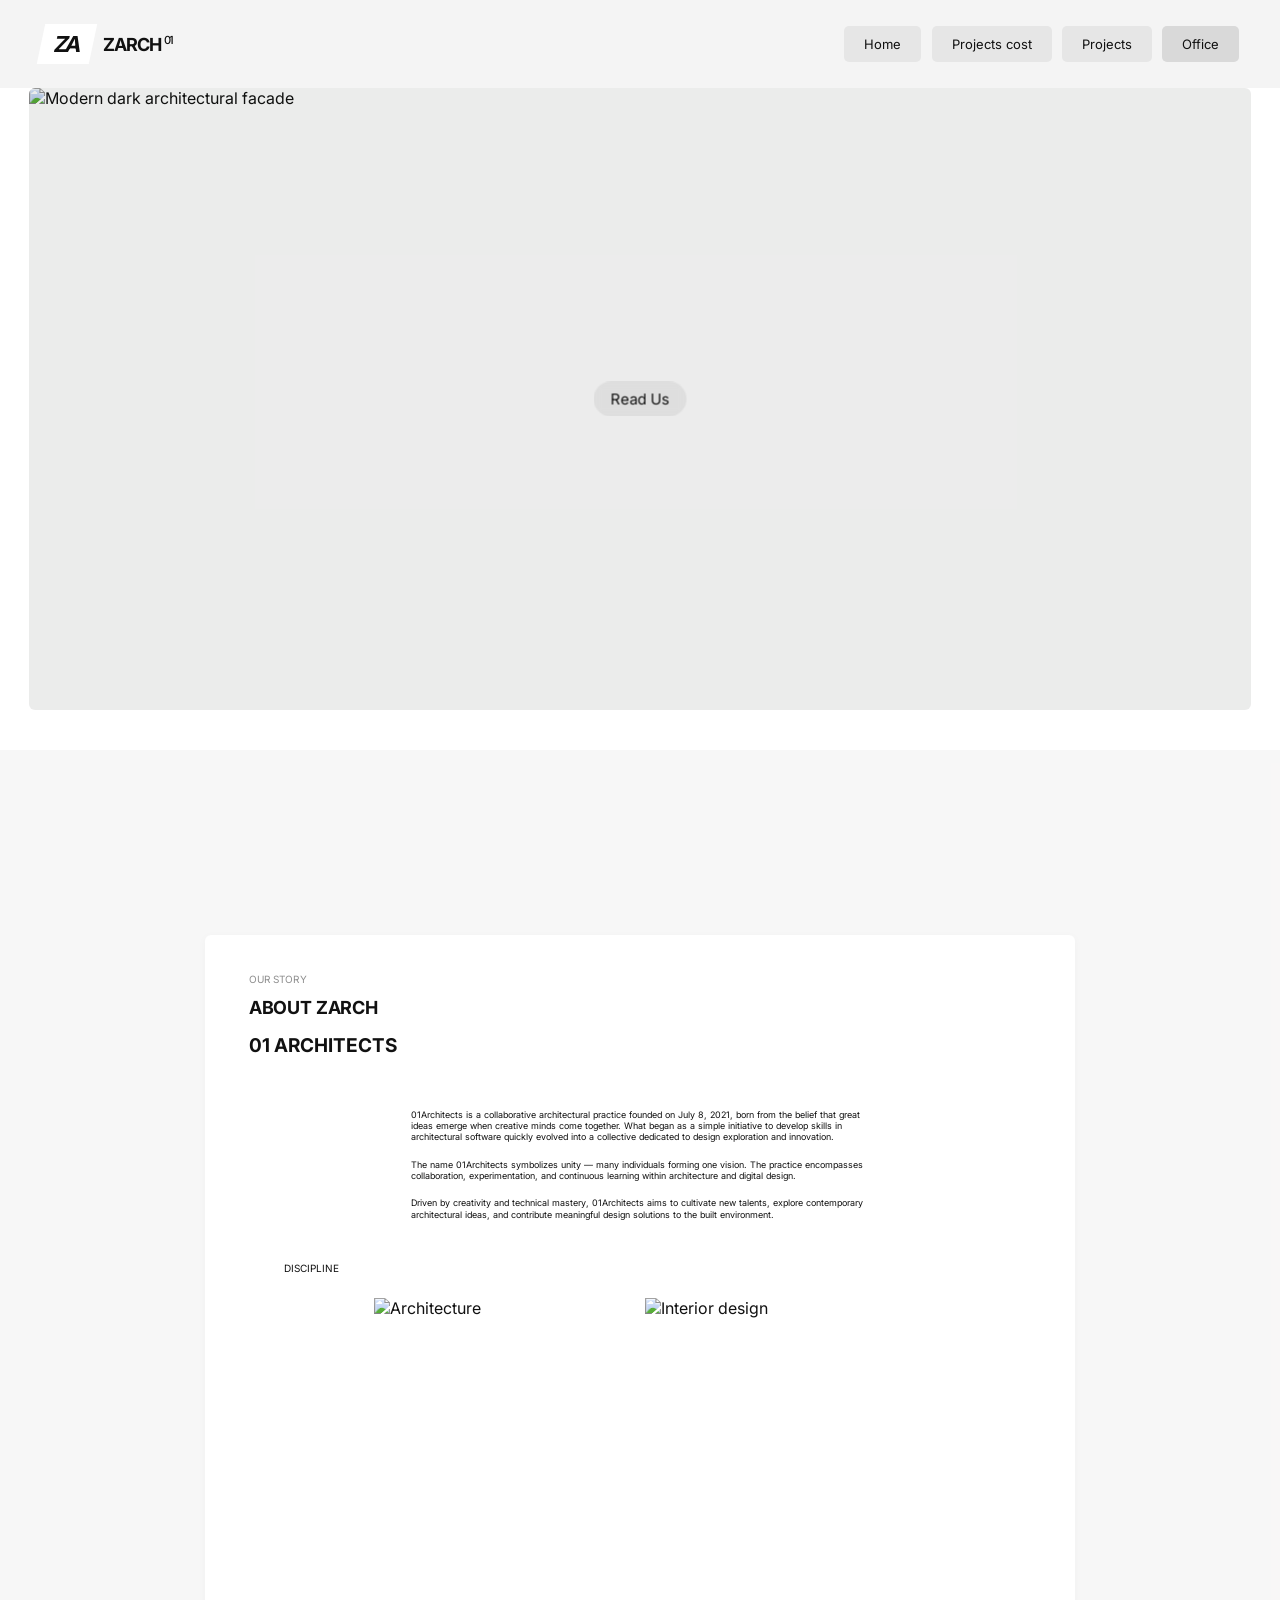
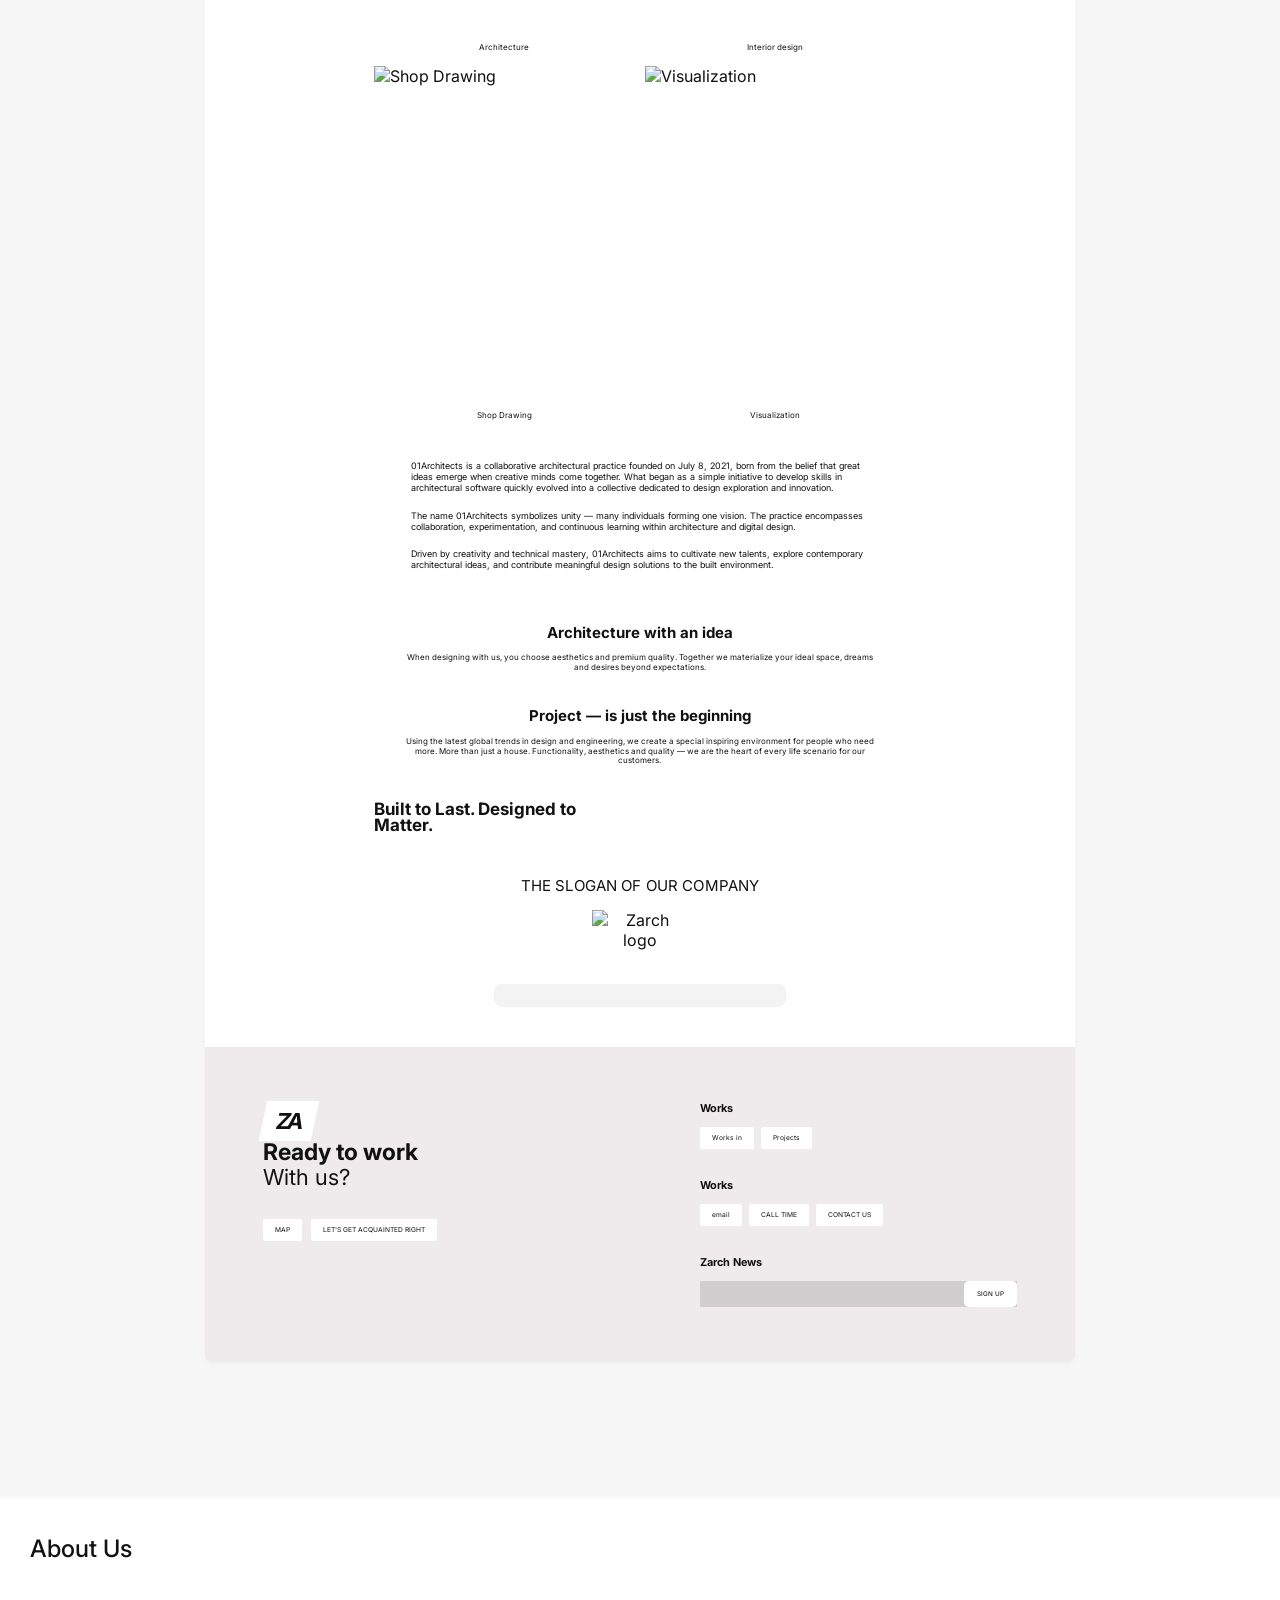
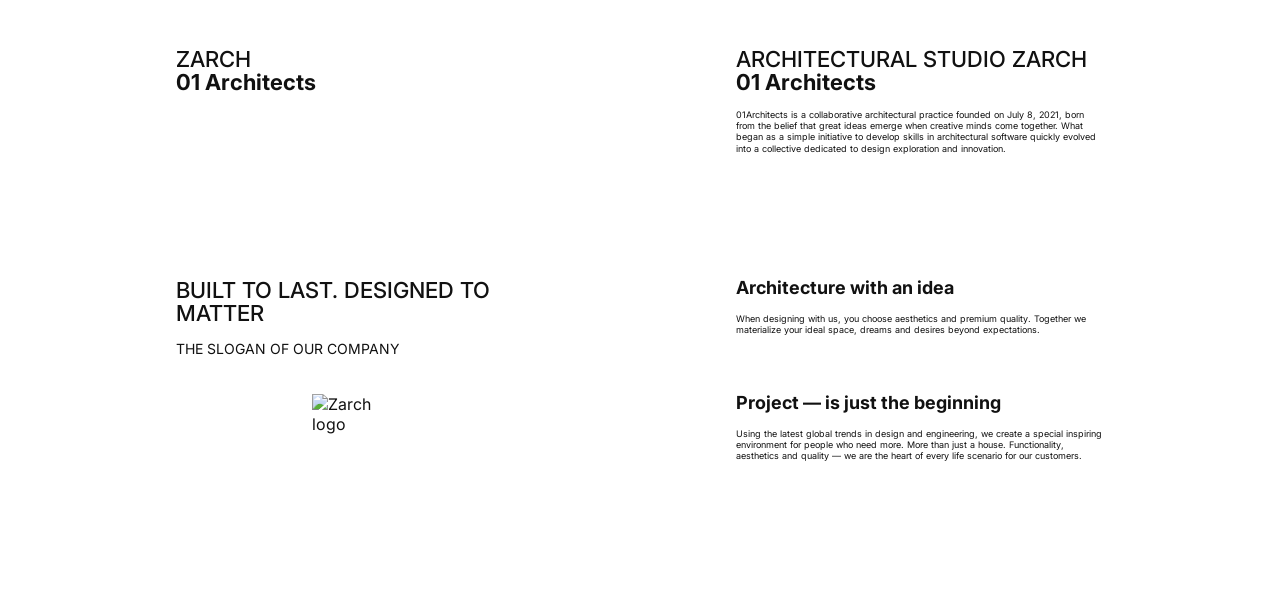
==== commit 3a774b05: "Mise a jour de la page accueil selon les requirements" ====
--- a/about.html
+++ b/about.html
@@ -4,6 +4,9 @@
   <meta charset="UTF-8" />
   <meta name="viewport" content="width=device-width, initial-scale=1.0" />
   <title>ZARCH — About</title>
+  <link rel="preconnect" href="https://fonts.googleapis.com">
+  <link rel="preconnect" href="https://fonts.gstatic.com" crossorigin>
+  <link href="https://fonts.googleapis.com/css2?family=Inter:wght@400;500;600;700&display=swap" rel="stylesheet">
   <link rel="stylesheet" href="about.css" />
   <script src="script.js" defer></script>
 </head>
@@ -19,7 +22,7 @@
       <span></span><span></span>
     </button>
 
-    <nav class="main-nav" id="primary-nav" aria-label="Main navigation">
+    <nav class="main-nav" id="primary-nav" aria-label="Primary">
       <a href="index.html">Home</a>
       <a href="cost.html">Projects cost</a>
       <a href="projects.html">Projects</a>
--- a/about.css
+++ b/about.css
@@ -42,9 +42,10 @@
   display: flex;
   align-items: center;
   justify-content: space-between;
-  gap: 16px;
+  gap: clamp(12px, 1.8vw, 26px);
+  width: 100%;
   min-height: 88px;
-  padding: 16px max(var(--gutter), calc((100vw - var(--max)) / 2));
+  padding: 16px var(--gutter);
   position: relative;
   z-index: 30;
   background: rgba(244, 244, 244, 0.96);
@@ -86,7 +87,7 @@
   display: flex;
   flex-wrap: wrap;
   justify-content: flex-end;
-  gap: 10px;
+  gap: clamp(8px, 0.8vw, 18px);
 }
 
 .main-nav a,
@@ -100,7 +101,7 @@
   justify-content: center;
   background: var(--pill);
   border: 0;
-  border-radius: 999px;
+  border-radius: 5px;
   padding: 10px 20px;
   font-size: 13px;
   cursor: pointer;
@@ -220,10 +221,10 @@
   transform: translate(-50%, -50%);
   min-width: clamp(43px, 7vw, 80px);
   padding: clamp(5px, .75vw, 8px) clamp(11px, 1.4vw, 17px);
-  border-radius: 5px;
+  border-radius: 999px;
   background: rgba(220, 220, 220, .85);
   text-align: center;
-  font-size: clamp(7px, .8vw, 10px);
+  font-size: clamp(15px, .8vw, 10px);
   backdrop-filter: blur(5px);
 }
 
@@ -232,7 +233,7 @@
   isolation: isolate;
   width: 100%;
   padding: clamp(96px, 15.7vw, 185px) 0 clamp(74px, 11.5vw, 136px);
-  /* background-image: url("assets/story-bg.jpg"); */
+  background-image: url("https://images.unsplash.com/photo-1497366811353-6870744d04b2?auto=format&fit=crop&w=2400&q=85");
   background-size: 100% 100%;
   background-position: center top;
   background-repeat: no-repeat;
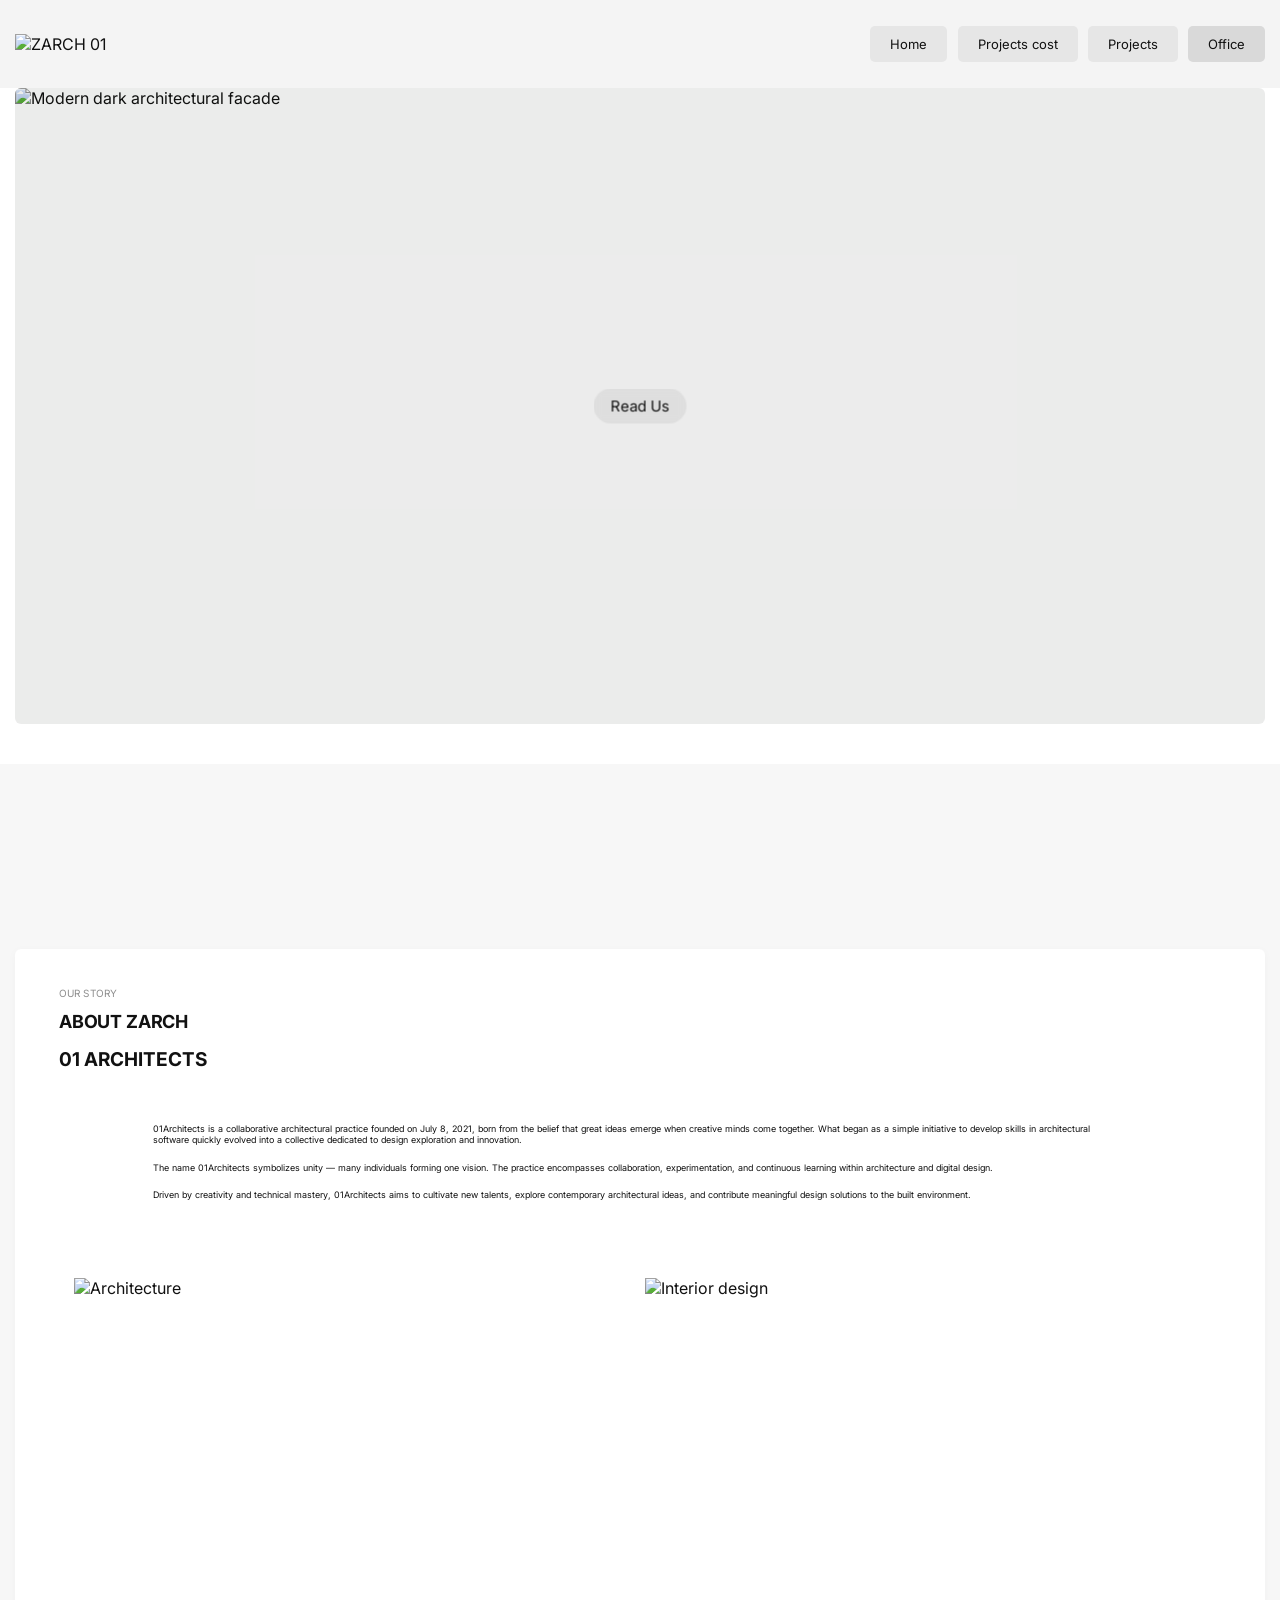
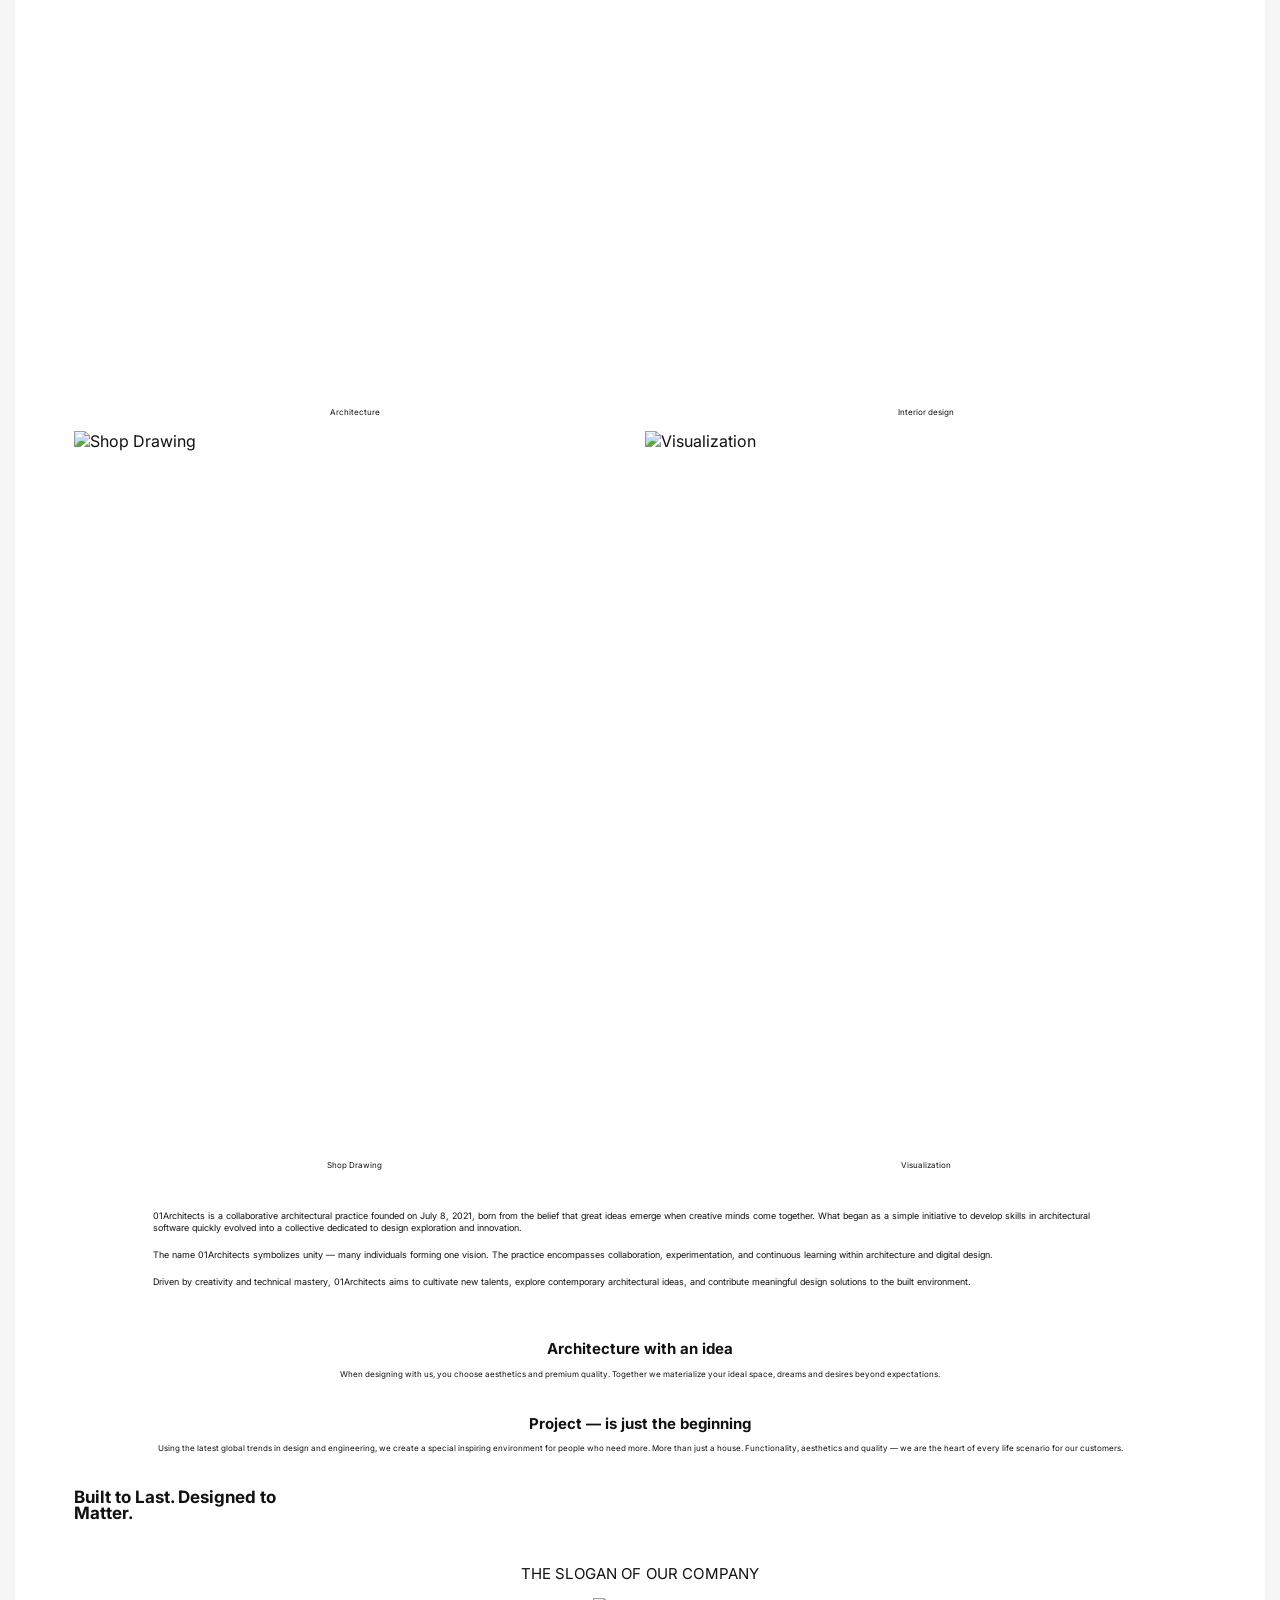
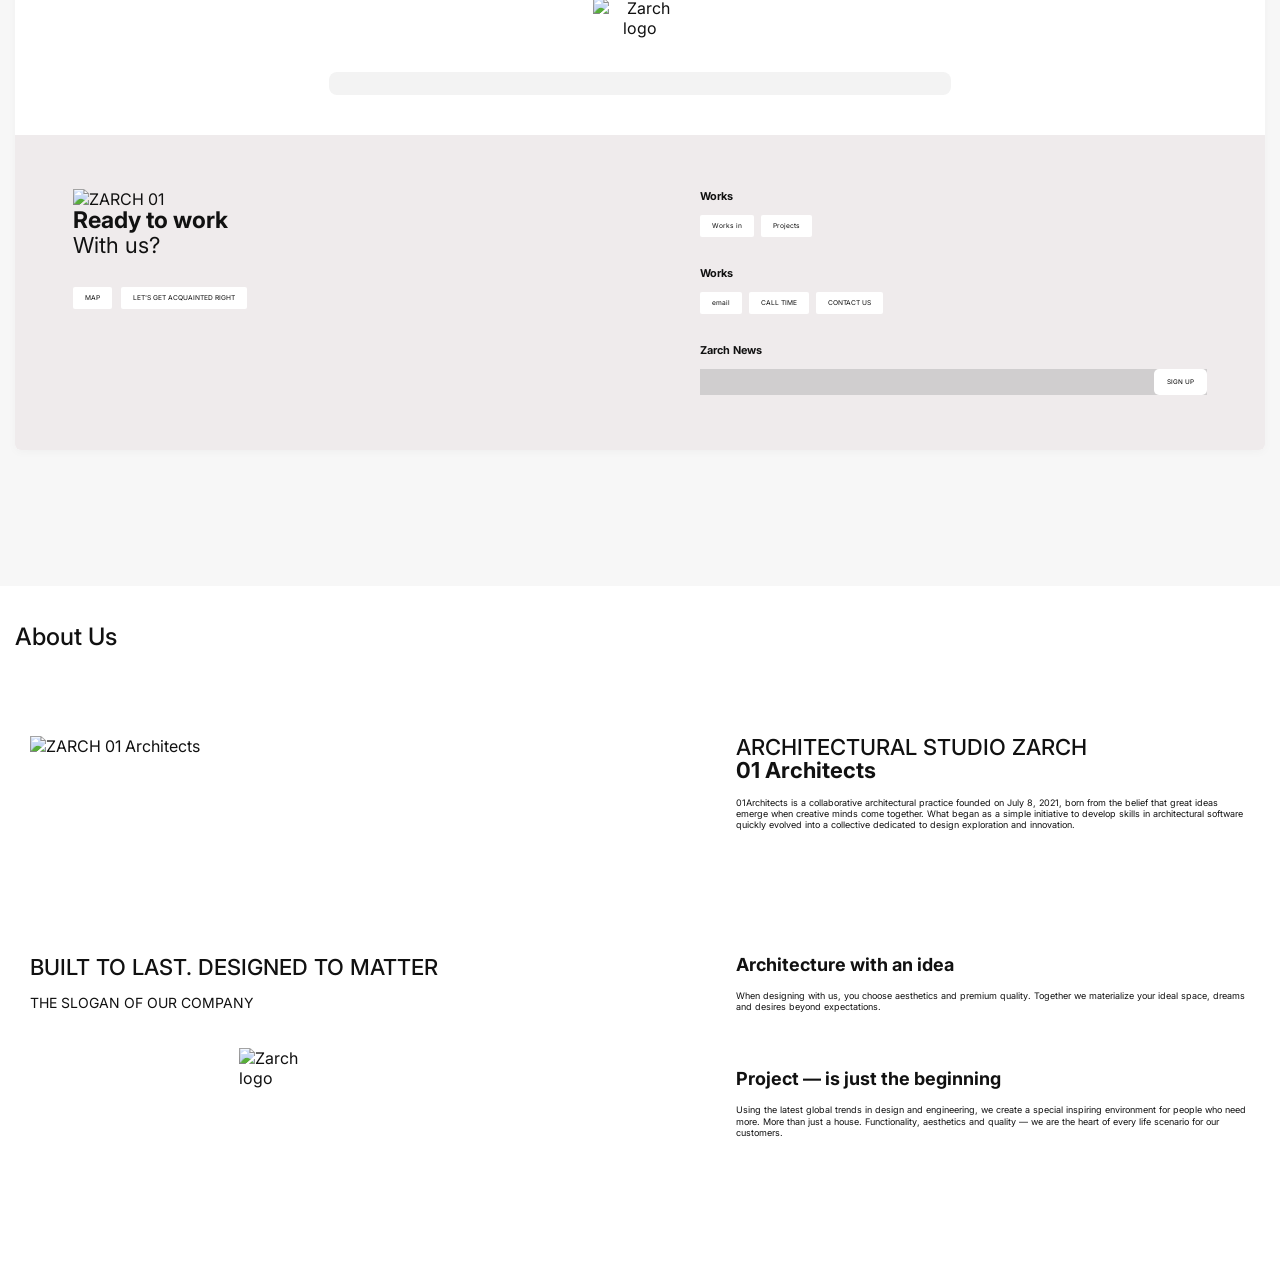
==== commit 0ba96aff: "Mise a jour de ;'icon du site" ====
--- a/about.html
+++ b/about.html
@@ -13,8 +13,7 @@
 <body class="page-about">
   <header class="site-header">
     <a class="brand" href="index.html" aria-label="ZARCH home">
-      <span class="brand-mark" aria-hidden="true">ZA</span>
-      <span class="brand-text">ZARCH<span>01</span></span>
+      <img class="brand-logo" src="images/logo-white.png" alt="ZARCH 01">
     </a>
 
     <button class="nav-toggle" type="button" aria-expanded="false" aria-controls="primary-nav">
@@ -119,7 +118,7 @@
 
         <footer class="mini-footer">
           <div class="mini-footer__cta">
-            <span class="brand-mark" aria-hidden="true">ZA</span>
+            <img class="brand-logo" src="images/logo-white.png" alt="ZARCH 01">
             <h3>Ready to work</h3>
             <p>With us?</p>
             <div class="footer-actions">
@@ -163,7 +162,7 @@
 
       <div class="about-summary__grid">
         <div class="summary-cell summary-cell--brand">
-          <h3>ZARCH<br /><strong>01 Architects</strong></h3>
+          <img class="brand-logo" src="images/logo-white.png" alt="ZARCH 01 Architects">
         </div>
 
         <div class="summary-cell summary-cell--intro">
--- a/about.css
+++ b/about.css
@@ -6,8 +6,8 @@
   --pill: #e6e6e6;
   --pill-hover: #d9d9d9;
   --radius: 6px;
-  --gutter: clamp(16px, 3.2vw, 48px);
-  --max: 1440px;
+  --gutter: 15px;
+  --max: 2200px;
   --line: #1c1c1c;
   --font: "Inter", Helvetica, Arial, sans-serif;
 }
@@ -56,6 +56,16 @@
   align-items: center;
   gap: 10px;
 }
+
+.brand-logo {
+  display: block;
+  width: 120px;
+  height: auto;
+  object-fit: contain;
+}
+
+.brand-logo.tiny { width: 72px; }
+.brand-logo.large { width: 150px; margin: 0 auto; }
 
 .brand-mark {
   display: inline-grid;
@@ -193,7 +203,7 @@
 
 .hero {
   position: relative;
-  width: calc(100% - clamp(30px, 4.6vw, 58px));
+  width: calc(100% - 30px);
   margin: 0 auto clamp(20px, 3.5vw, 40px);
   overflow: hidden;
   border-radius: var(--radius);
@@ -240,6 +250,16 @@
   overflow: hidden;
 }
 
+@media (min-width: 1600px) {
+  :root { --gutter: 15px; }
+
+  .hero { width: calc(100% - 30px); }
+
+  .story-card { width: calc(100% - 30px); }
+  .story-middle { width: calc(100% - 30px); }
+  .story-copy { width: calc(100% - 30px); }
+}
+
 .story-stage::before {
   content: "";
   position: absolute;
@@ -250,7 +270,7 @@
 }
 
 .story-card {
-  width: min(68%, 980px);
+  width: calc(100% - 30px);
   margin: 0 auto;
   overflow: hidden;
   border-radius: 6px;
@@ -286,7 +306,7 @@
 }
 
 .story-middle {
-  width: 68%;
+  width: calc(100% - 30px);
   margin: clamp(24px, 4.2vw, 52px) auto 0;
 }
 
@@ -338,7 +358,7 @@
 }
 
 .manifesto {
-  width: 90%;
+  width: calc(100% - 30px);
   margin: clamp(28px, 4.4vw, 54px) auto 0;
 }
 
@@ -480,7 +500,7 @@
 }
 
 .about-summary {
-  padding: clamp(20px, 3vw, 36px) clamp(16px, 2.4vw, 30px) clamp(70px, 11vw, 130px);
+  padding: clamp(20px, 3vw, 36px) 15px clamp(70px, 11vw, 130px);
   background: #fff;
 }
 
@@ -491,7 +511,7 @@
 }
 
 .about-summary__grid {
-  width: min(76%, 1150px);
+  width: calc(100% - 30px);
   margin: clamp(42px, 7vw, 85px) auto 0;
   display: grid;
   grid-template-columns: 1fr 1fr;
@@ -509,6 +529,8 @@
   line-height: 1.05;
   font-weight: 500;
 }
+
+.summary-cell--brand .brand-logo { width: clamp(140px, 18vw, 260px); }
 
 .summary-cell h3 strong {
   font-weight: 700;
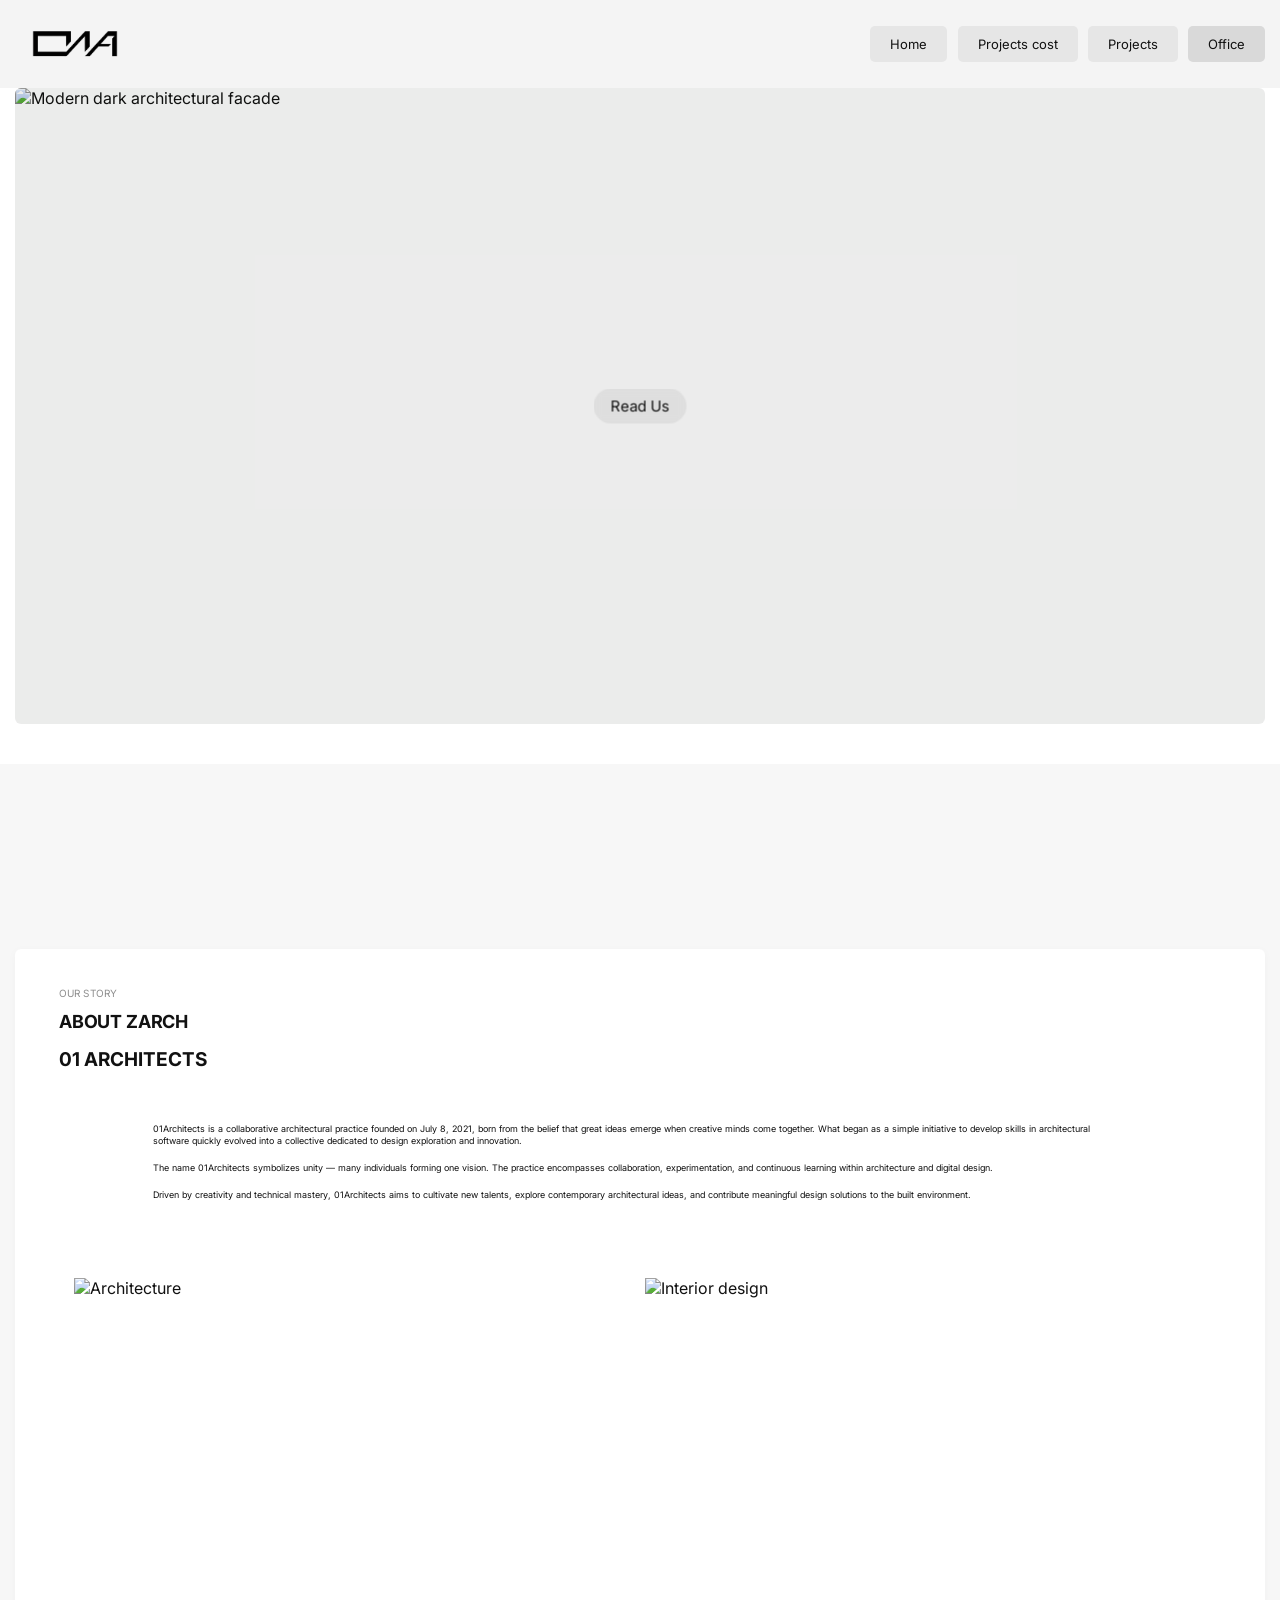
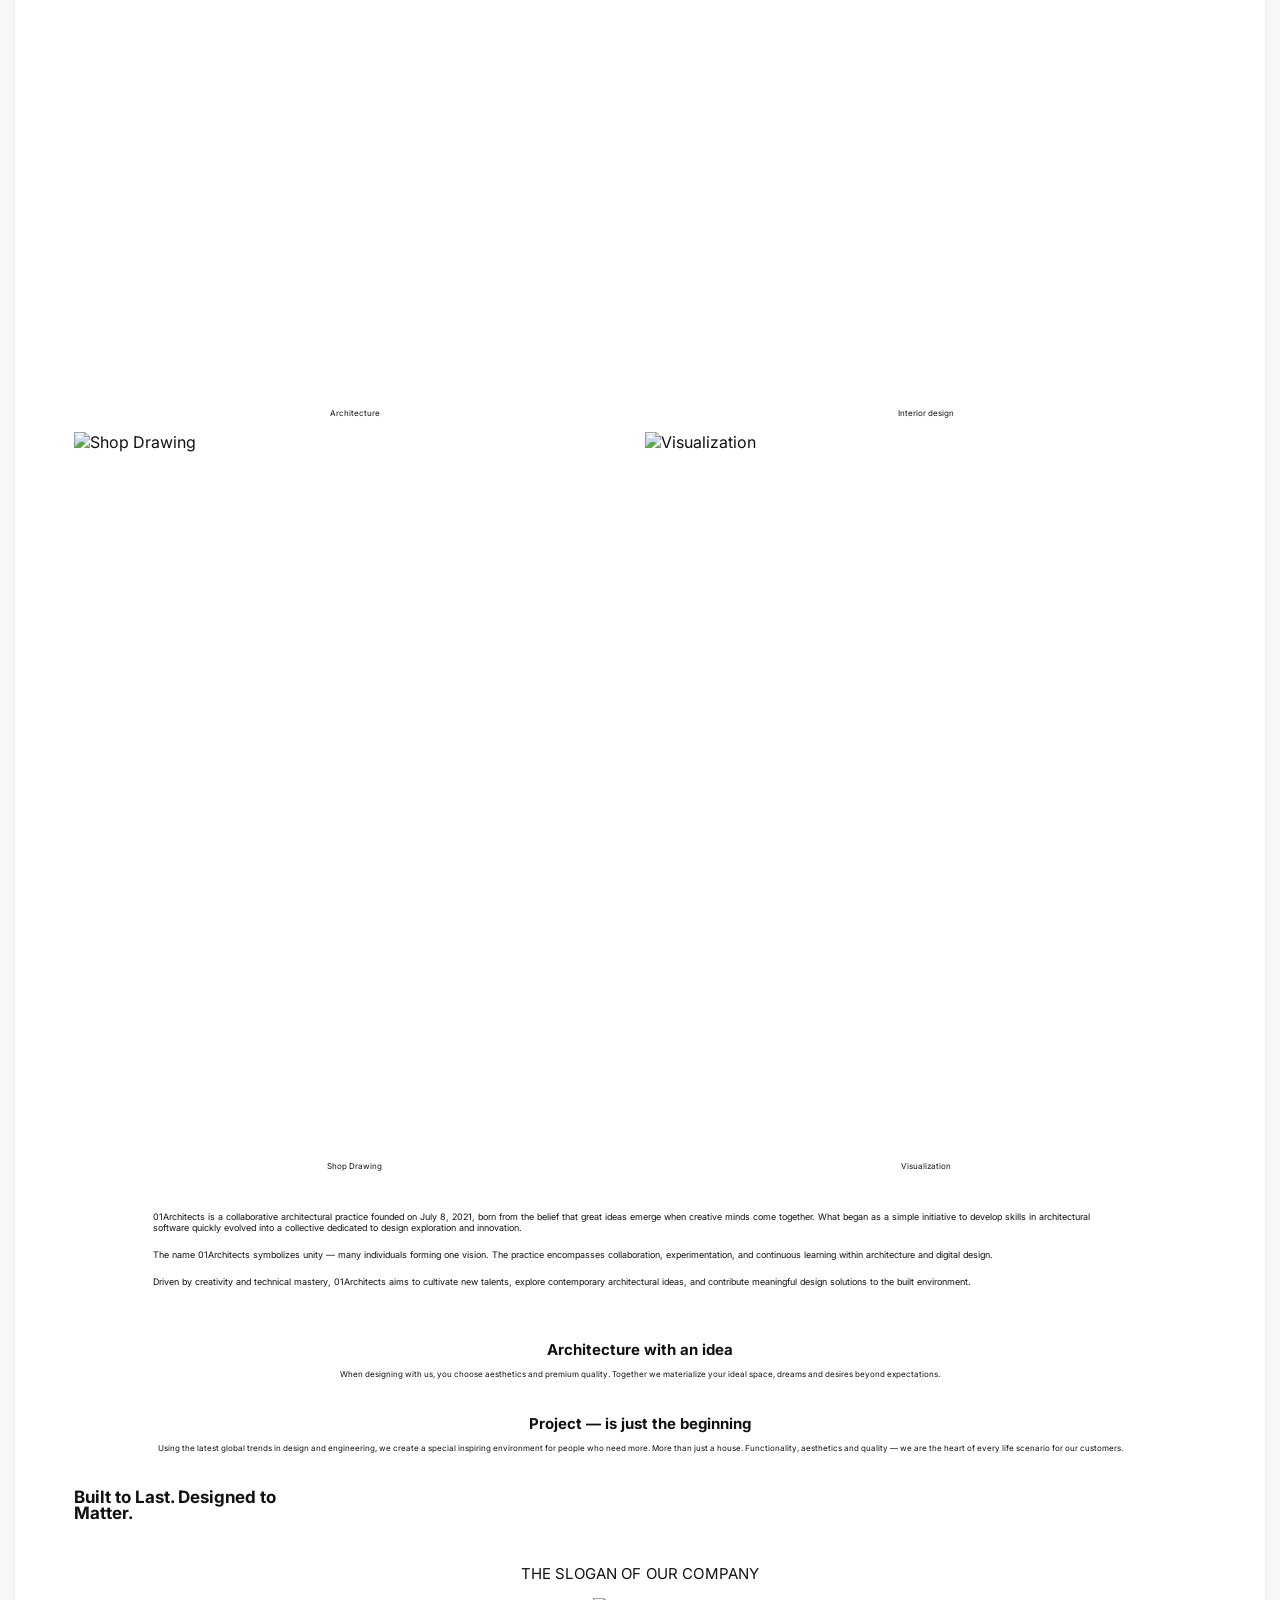
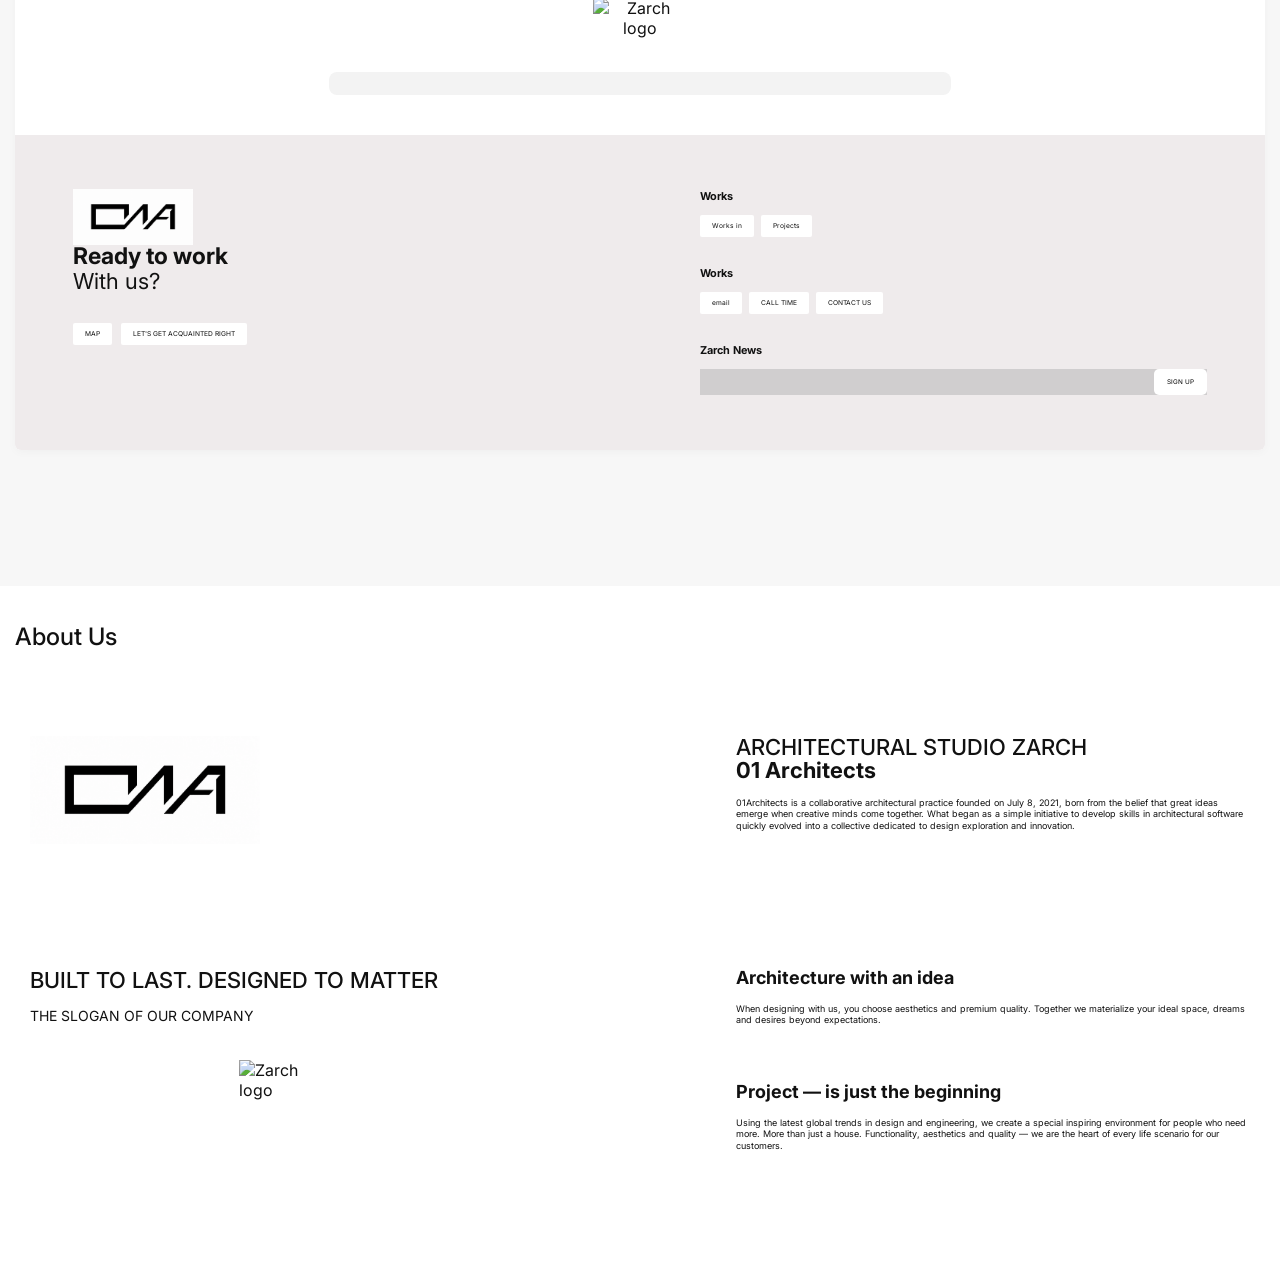
==== commit fe13dca5: "Mise a jour css" ====
--- a/about.html
+++ b/about.html
@@ -13,7 +13,7 @@
 <body class="page-about">
   <header class="site-header">
     <a class="brand" href="index.html" aria-label="ZARCH home">
-      <img class="brand-logo" src="images/logo-white.png" alt="ZARCH 01">
+      <img class="brand-logo" src="images/logo-no-bg.png" alt="ZARCH 01">
     </a>
 
     <button class="nav-toggle" type="button" aria-expanded="false" aria-controls="primary-nav">
--- a/about.css
+++ b/about.css
@@ -464,6 +464,11 @@
   white-space: nowrap;
 }
 
+.mini-footer .footer-actions a:hover,
+.mini-footer .pills a:hover {
+  background: #d9d9d9;
+}
+
 .mini-footer__links {
   display: flex;
   flex-direction: column;
